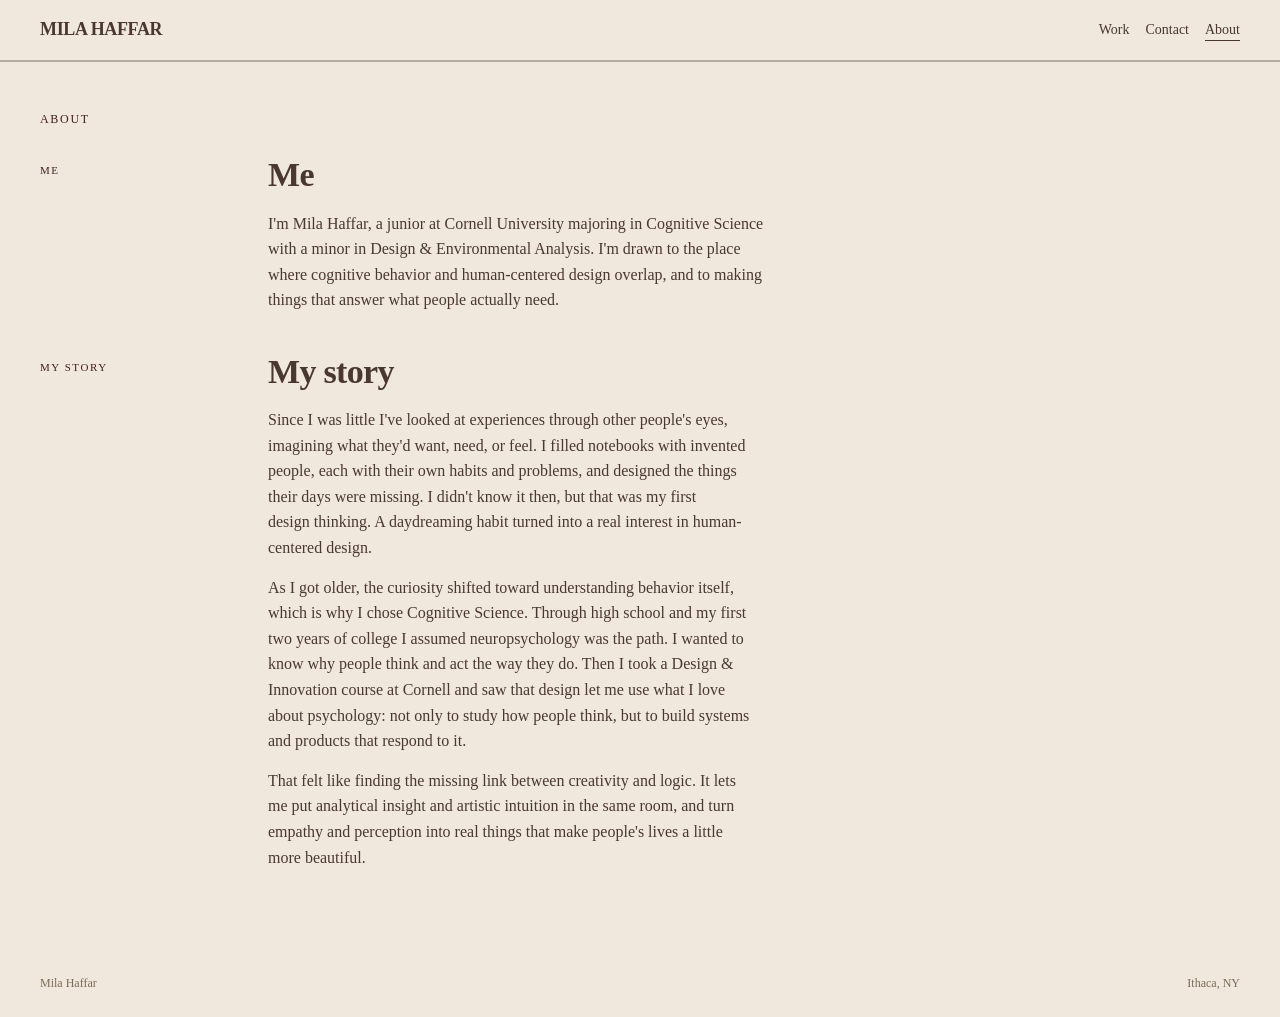
==== about.html @ afaa26e5 "Split About and Contact into their own pages The site is now separate pages instead of one long scro" ====
<!DOCTYPE html>
<html lang="en">
<head>
<meta charset="utf-8">
<meta name="viewport" content="width=device-width, initial-scale=1">
<title>Mila Haffar — About</title>
<meta name="description" content="Mila Haffar is a junior at Cornell University majoring in Cognitive Science with a minor in Design &amp; Environmental Analysis.">
<link rel="stylesheet" href="css/styles.css">
</head>
<body>

<nav class="nav pad">
  <a class="nav-brand" href="index.html">MILA HAFFAR</a>
  <a href="index.html#work">Work</a>
  <a href="contact.html">Contact</a>
  <a href="about.html" aria-current="page">About</a>
</nav>

<main>
  <section class="about page pad">
    <div class="eyebrow">About</div>

    <div class="section-grid">
      <div class="section-label">Me</div>
      <div class="section-body">
        <h1>Me</h1>
        <p>I'm Mila Haffar, a junior at Cornell University majoring in Cognitive Science with a minor in Design &amp; Environmental Analysis. I'm drawn to the place where cognitive behavior and human-centered design overlap, and to making things that answer what people actually need.</p>
      </div>
    </div>

    <div class="section-grid">
      <div class="section-label">My story</div>
      <div class="section-body">
        <h2>My story</h2>
        <p>Since I was little I've looked at experiences through other people's eyes, imagining what they'd want, need, or feel. I filled notebooks with invented people, each with their own habits and problems, and designed the things their days were missing. I didn't know it then, but that was my first design thinking. A daydreaming habit turned into a real interest in human-centered design.</p>
        <p>As I got older, the curiosity shifted toward understanding behavior itself, which is why I chose Cognitive Science. Through high school and my first two years of college I assumed neuropsychology was the path. I wanted to know why people think and act the way they do. Then I took a Design &amp; Innovation course at Cornell and saw that design let me use what I love about psychology: not only to study how people think, but to build systems and products that respond to it.</p>
        <p>That felt like finding the missing link between creativity and logic. It lets me put analytical insight and artistic intuition in the same room, and turn empathy and perception into real things that make people's lives a little more beautiful.</p>
      </div>
    </div>
  </section>
</main>

<footer class="footer pad">
  <span>Mila Haffar</span>
  <span>Ithaca, NY</span>
</footer>

</body>
</html>
---- css/styles.css ----
/* Modernist design-system tokens (from modernist.css in the Claude Design file),
   with the portfolio's Freight Display override, then the home page styles. */

:root {
  --color-bg: #f0e8dd;
  --color-surface: #e6dccd;
  --color-text: #4a3830;
  --color-accent: #5e2a30;
  --color-accent-2: #72899a;
  --color-divider: color-mix(in srgb, #4a3830 35%, transparent);
  --color-mist: #b8c9d0;
  --color-slate: #72899a;
  --color-taupe: #b6a68b;

  --color-neutral-100: #f5efe7;
  --color-neutral-200: #e6dccd;
  --color-neutral-300: #d6c9b6;
  --color-neutral-400: #b6a68b;
  --color-neutral-500: #97876f;
  --color-neutral-600: #7a6a58;
  --color-neutral-700: #5e4d42;
  --color-neutral-800: #4a3830;
  --color-neutral-900: #33261f;

  --color-accent-100: #f6ecea;
  --color-accent-200: #ead3d2;
  --color-accent-300: #d5aaab;
  --color-accent-400: #a8676d;
  --color-accent-500: #5e2a30;
  --color-accent-600: #4f2328;
  --color-accent-700: #431d22;
  --color-accent-800: #33161a;
  --color-accent-900: #231013;

  --font-heading: 'freight-display-pro', 'Freight Display Pro', Georgia, serif;
  --font-heading-weight: 800;
  --font-body: 'freight-display-pro', 'Freight Display Pro', Georgia, serif;

  --space-1: 4px;
  --space-2: 8px;
  --space-3: 12px;
  --space-4: 16px;
  --space-6: 24px;
  --space-8: 32px;

  --ease-out: cubic-bezier(0.2, 0.8, 0.2, 1);
  --ease-lid: cubic-bezier(0.65, 0, 0.25, 1);
}

/* — base — */
*, *::before, *::after { box-sizing: border-box; }
body {
  margin: 0;
  background: var(--color-bg);
  color: var(--color-text);
  font-family: var(--font-body);
  font-size: 15px; line-height: 1.55; font-weight: 400;
}
h1, h2, h3 {
  font-family: var(--font-heading); font-weight: var(--font-heading-weight);
  line-height: 1.12; letter-spacing: -0.015em; margin: 0 0 var(--space-2);
}
p { margin: 0 0 var(--space-3); }
a { color: var(--color-accent); text-underline-offset: 3px; }
a:hover { color: var(--color-accent-700); }
img { display: block; max-width: 100%; }
ul { list-style: none; margin: 0; padding: 0; }
:focus { outline: none; }
:focus-visible { outline: 2px solid var(--color-accent); outline-offset: 2px; }
::selection { background: color-mix(in srgb, var(--color-accent) 30%, transparent); }

.pad { padding-left: 40px; padding-right: 40px; }

/* — nav — */
.nav {
  position: sticky; top: 0; z-index: 10;
  display: flex; align-items: center; gap: var(--space-4);
  padding-top: 16px; padding-bottom: 16px;
  background: var(--color-bg);
  border-bottom: 2px solid var(--color-divider);
}
.nav-brand {
  font-family: var(--font-heading); font-weight: var(--font-heading-weight);
  font-size: 18px; letter-spacing: -0.02em; margin-right: auto;
}
.nav a { color: inherit; text-decoration: none; font-size: 14px; }
.nav a:hover { color: var(--color-accent); }
.nav a.nav-brand { font-size: 18px; }
.nav a[aria-current="page"] { text-decoration: underline; text-underline-offset: 6px; }

/* — pills (hero focus areas, project kits) — */
.pills { display: flex; flex-wrap: wrap; gap: 6px; }
.pills li {
  border: 1px solid var(--color-neutral-400); border-radius: 999px;
  padding: 3px 10px; font-size: 12px; color: var(--color-neutral-700);
}

/* — hero — */
.hero { position: relative; overflow: hidden; padding-top: 32px; padding-bottom: 40px; }
.hero-rule { height: 1px; background: var(--color-neutral-300); margin: 0 0 32px; }
.hero-grid {
  display: grid; gap: 40px; align-items: center;
  grid-template-columns: repeat(auto-fit, minmax(min(100%, 340px), 1fr));
}
.hero-text { max-width: 620px; }
.eyebrow {
  font-size: 12px; letter-spacing: 0.14em; text-transform: uppercase;
  color: var(--color-accent-700); margin-bottom: 16px;
}
.hero-title {
  font-size: clamp(24px, 2.8vw, 34px); line-height: 1.15; letter-spacing: -0.02em;
  font-weight: 600; margin: 0 0 16px; text-wrap: balance;
}
.hero-lead {
  font-size: clamp(16px, 1.6vw, 19px); line-height: 1.55; letter-spacing: -0.01em;
  margin: 0 0 24px; text-wrap: pretty;
}
.hero-pills { margin: 0 0 32px; }
.hero-pills li { letter-spacing: 0.02em; }
.hero-mark { max-width: 560px; width: 100%; justify-self: center; }

/* Handwritten "Mila": a 1440×775 crop of the 1920×1080 drawing, scaled by js/mila.js */
.mila { position: relative; width: 100%; aspect-ratio: 1440 / 775; overflow: hidden; }
.mila-stage {
  position: absolute; left: 0; top: 0; width: 1920px; height: 1080px;
  transform-origin: 0 0; mix-blend-mode: multiply;
}
.mila-stage svg { position: absolute; inset: 0; }

/* — selected work — */
.work { padding-top: 56px; padding-bottom: 88px; border-top: 2px solid var(--color-divider); }
.work-head {
  display: flex; justify-content: space-between; align-items: baseline; gap: 16px;
  margin: 0 0 32px;
}
.work-head h2 { font-size: 13px; letter-spacing: 0.14em; text-transform: uppercase; margin: 0; }
.work-hint { font-size: 13px; color: var(--color-neutral-600); }
.work-grid {
  display: grid; gap: 56px 32px;
  grid-template-columns: repeat(auto-fill, minmax(min(100%, 420px), 1fr));
}

.project {
  display: flex; flex-direction: column; gap: 14px;
  text-decoration: none; color: var(--color-text);
}
.project:hover { color: var(--color-text); }

/* The cover is a lid hinged at its top edge. Hover or keyboard focus swings it
   up and the project's kit (palette, lines, tags) rises in underneath. */
.box { position: relative; width: 100%; aspect-ratio: 4 / 3; perspective: 1400px; }
.kit {
  position: absolute; inset: 0; padding: 22px;
  display: flex; flex-direction: column; gap: 16px; justify-content: flex-end;
  background: var(--color-surface); border: 2px solid var(--color-divider);
}
.kit-brief { gap: 12px; justify-content: space-between; overflow: hidden; }
.kit > * {
  opacity: 0; transform: translateY(16px);
  transition: opacity 0.5s ease var(--d, 200ms), transform 0.6s var(--ease-out) var(--d, 200ms);
}
.lid {
  position: absolute; inset: 0; transform-origin: 50% 0%; transform: rotateX(0deg);
  transition: transform 0.9s var(--ease-lid);
  box-shadow: 0 18px 30px -18px rgba(74, 56, 48, 0.4);
  background: var(--color-bg);
}
.lid img { width: 100%; height: 100%; object-fit: cover; }
.project:hover .lid, .project:focus-visible .lid { transform: rotateX(84deg); }
.project:hover .kit > *, .project:focus-visible .kit > * { opacity: 1; transform: translateY(0); }

.kit-top {
  display: flex; justify-content: space-between; align-items: baseline; gap: 12px;
  font-size: 11px; letter-spacing: 0.14em; text-transform: uppercase; color: var(--color-accent-700);
}
.kit-copy { display: flex; flex-direction: column; gap: 10px; }
.kit-name { font-size: 28px; line-height: 1; letter-spacing: -0.01em; }
.kit-quote { font-size: clamp(18px, 1.7vw, 22px); line-height: 1.2; font-style: italic; text-wrap: pretty; }
.kit-body { font-size: 14px; line-height: 1.5; color: var(--color-neutral-700); text-wrap: pretty; }
.kit-cta {
  display: flex; justify-content: space-between; align-items: baseline;
  border-top: 1px solid var(--color-neutral-300); padding-top: 12px; font-size: 14px;
}
.arrow { font-size: 16px; line-height: 1; letter-spacing: 0; text-transform: none; color: var(--color-text); }

.swatches { display: flex; gap: 6px; }
.swatches span { flex: 1; height: 44px; background: var(--c); }
.lines { display: flex; flex-direction: column; gap: 2px; }
.lines span { font-size: 24px; line-height: 1.15; font-style: italic; }

.project-head {
  display: flex; justify-content: space-between; align-items: baseline; gap: 16px;
  border-top: 2px solid var(--color-divider); padding-top: 12px;
}
.project-name { font-size: 22px; letter-spacing: -0.01em; }
.project-meta { font-size: 13px; color: var(--color-neutral-600); text-align: right; }
.project-desc { font-size: 15px; line-height: 1.55; margin: 0; color: var(--color-neutral-700); max-width: 52ch; }

/* — contact — */
.contact { background: var(--color-accent); color: var(--color-bg); padding-top: 80px; padding-bottom: 80px; }
.contact-links { display: flex; flex-wrap: wrap; gap: 32px; align-items: baseline; }
.contact a, .contact a:hover { color: var(--color-bg); }
.contact-email { font-weight: 600; font-size: 22px; text-decoration: none; border-bottom: 2px solid var(--color-bg); }
.contact-social { font-size: 15px; }

/* — footer — */
.footer {
  padding-top: 24px; padding-bottom: 24px;
  display: flex; justify-content: space-between;
  font-size: 12px; color: var(--color-neutral-600);
}

/* — placeholder cover (used until a project has a photo) — */
.lid-placeholder {
  width: 100%; height: 100%;
  display: flex; align-items: center; justify-content: center; padding: 24px;
  background: linear-gradient(160deg, var(--color-neutral-200), var(--color-neutral-300));
  color: var(--color-neutral-700); font-style: italic; font-size: clamp(20px, 2.2vw, 28px);
  text-align: center; text-wrap: balance;
}

/* — labeled two-column sections (about, case studies) — */
.section-grid {
  display: grid; grid-template-columns: 180px 1fr; gap: 16px 48px;
  max-width: 1100px;
}
.section-label {
  font-size: 11px; letter-spacing: 0.14em; text-transform: uppercase;
  color: var(--color-accent-700); padding-top: 6px;
}
.section-body { max-width: 62ch; font-size: 16px; line-height: 1.6; }
.section-body p { margin: 0 0 14px; text-wrap: pretty; }
.section-body p:last-child { margin-bottom: 0; }
.section-body h3 { font-size: 20px; font-weight: 600; margin: 0 0 8px; }

/* — about / contact pages — */
.page { padding-top: 48px; padding-bottom: 80px; }
.page-title { font-size: clamp(40px, 6vw, 72px); line-height: 1; letter-spacing: -0.03em; margin: 0 0 20px; text-wrap: balance; }
.page-lead { font-size: clamp(17px, 1.8vw, 21px); line-height: 1.45; max-width: 48ch; margin: 0; text-wrap: pretty; }
.contact-page { padding-bottom: 56px; }
.about { padding-top: 48px; padding-bottom: 80px; }
.about .eyebrow { margin-bottom: 28px; }
.about .section-grid + .section-grid { margin-top: 40px; }
.about h1, .about h2 { font-size: 34px; font-weight: 600; letter-spacing: -0.02em; margin: 0 0 16px; }

/* — case study pages — */
.nav-links { display: flex; gap: var(--space-4); }
.case-hero { padding-top: 48px; padding-bottom: 40px; }
.case-hero .eyebrow { margin-bottom: 20px; }
.case-title {
  font-size: clamp(40px, 6vw, 72px); line-height: 1; letter-spacing: -0.03em;
  margin: 0 0 20px; text-wrap: balance; max-width: 14ch;
}
.case-dek { font-size: clamp(17px, 1.8vw, 21px); line-height: 1.45; max-width: 48ch; margin: 0 0 40px; text-wrap: pretty; }
.case-meta {
  display: grid; grid-template-columns: repeat(auto-fit, minmax(min(100%, 180px), 1fr));
  border-top: 1px solid var(--color-neutral-400); border-bottom: 1px solid var(--color-neutral-400);
}
.case-meta div { padding: 14px 16px 14px 0; border-left: 1px solid var(--color-neutral-300); padding-left: 16px; }
.case-meta div:first-child { border-left: 0; padding-left: 0; }
.case-meta dt { font-size: 10px; letter-spacing: 0.14em; text-transform: uppercase; color: var(--color-neutral-600); margin: 0 0 6px; }
.case-meta dd { margin: 0; font-size: 14px; line-height: 1.45; }

.case-section { padding-top: 40px; padding-bottom: 40px; border-top: 1px solid var(--color-neutral-300); }
.case-section:first-of-type { border-top: 2px solid var(--color-divider); }
.case-lead { font-size: clamp(17px, 1.7vw, 20px); line-height: 1.5; margin: 0 0 20px; }

.step { margin: 0 0 32px; }
.step:last-child { margin-bottom: 0; }
.step-num { display: block; font-size: 12px; letter-spacing: 0.08em; color: var(--color-accent-700); margin: 0 0 6px; }

.case-list { margin: 12px 0 14px; display: flex; flex-direction: column; gap: 8px; }
.case-list li { position: relative; padding-left: 16px; text-wrap: pretty; }
.case-list li::before {
  content: ""; position: absolute; left: 0; top: 0.62em; width: 6px; height: 6px;
  border-radius: 50%; background: var(--color-accent-400);
}
.case-callout {
  font-style: italic; font-size: 19px; line-height: 1.4;
  border-top: 1px solid var(--color-neutral-300); padding-top: 16px; margin-top: 24px !important;
}

.case-foot {
  background: var(--color-accent); color: var(--color-bg);
  padding-top: 40px; padding-bottom: 40px;
  display: flex; justify-content: space-between; flex-wrap: wrap; gap: 16px;
}
.case-foot a, .case-foot a:hover { color: var(--color-bg); text-decoration: none; font-size: 16px; }
.case-foot a:hover { text-decoration: underline; }

@media (max-width: 860px) {
  .pad { padding-left: 20px; padding-right: 20px; }
  .section-grid { grid-template-columns: 1fr; gap: 10px; }
  .case-meta div { border-left: 0; padding-left: 0; border-top: 1px solid var(--color-neutral-300); }
  .case-meta div:first-child { border-top: 0; }
}
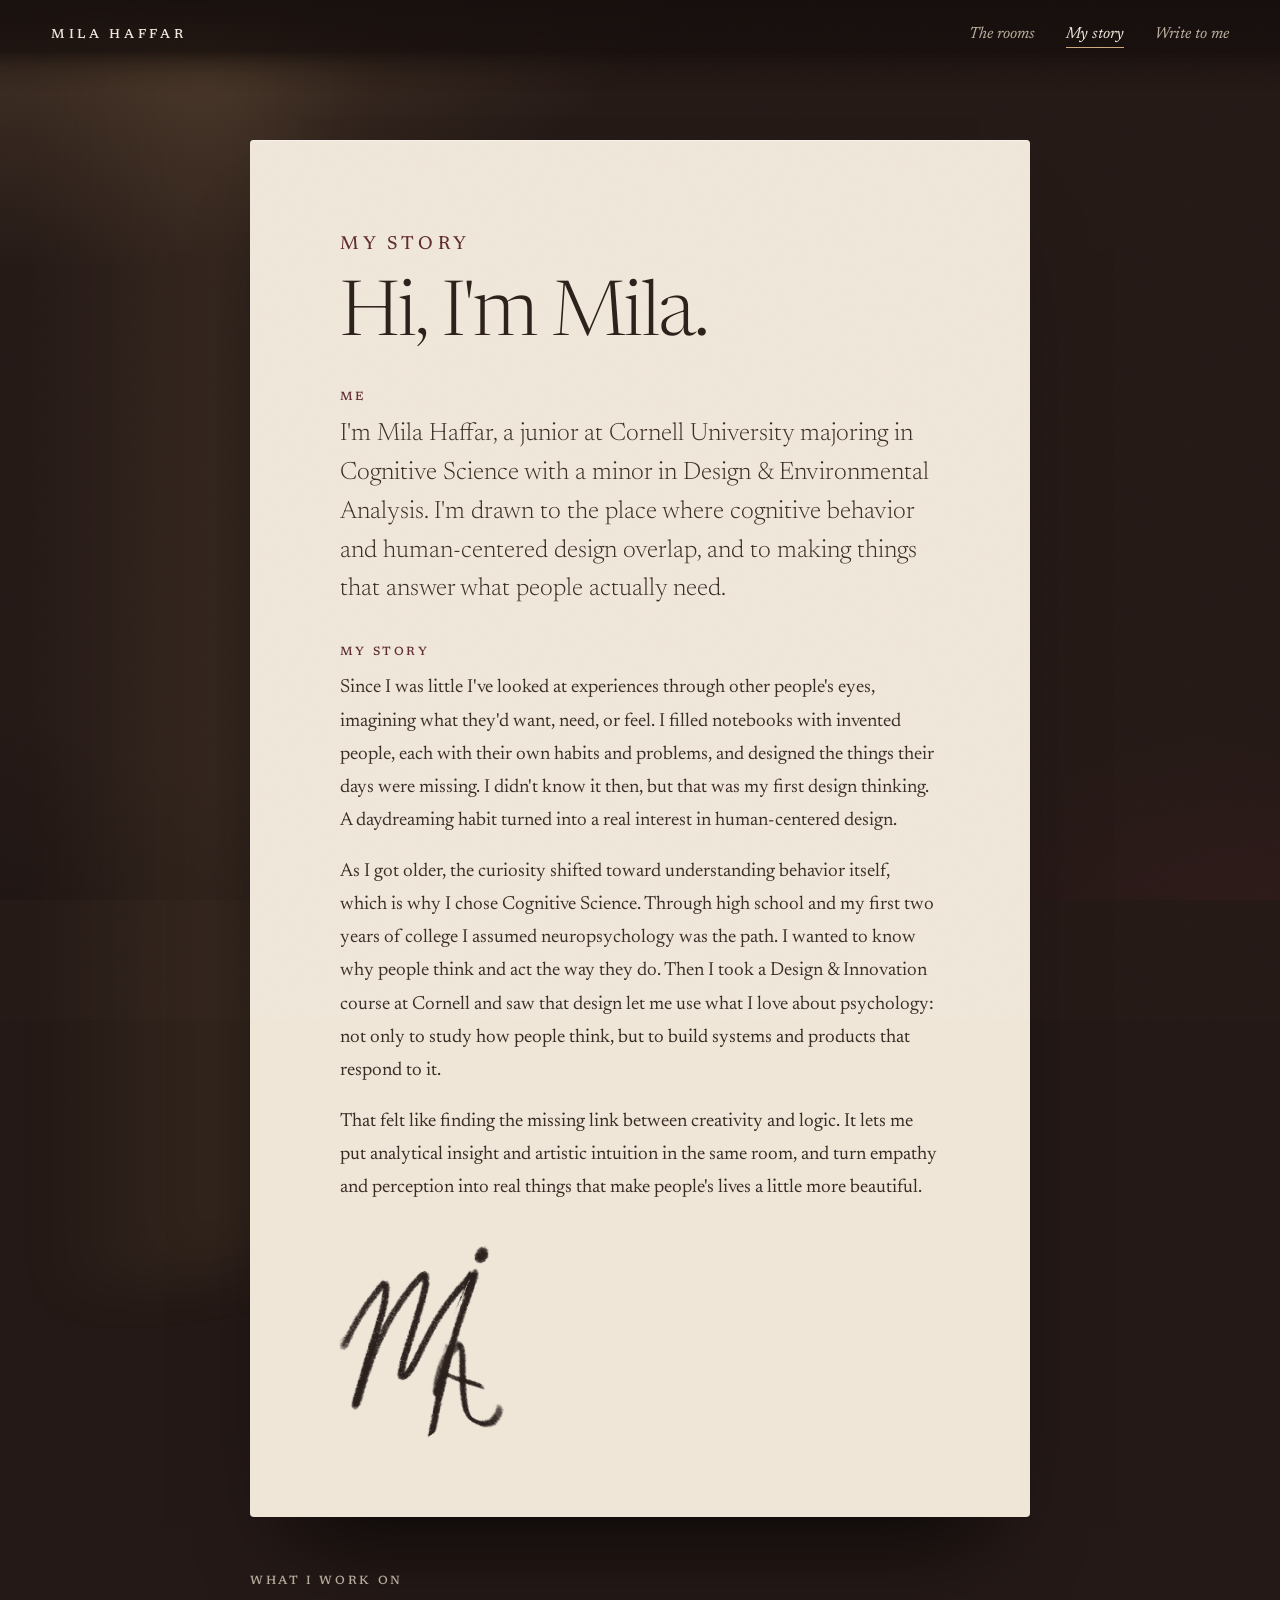
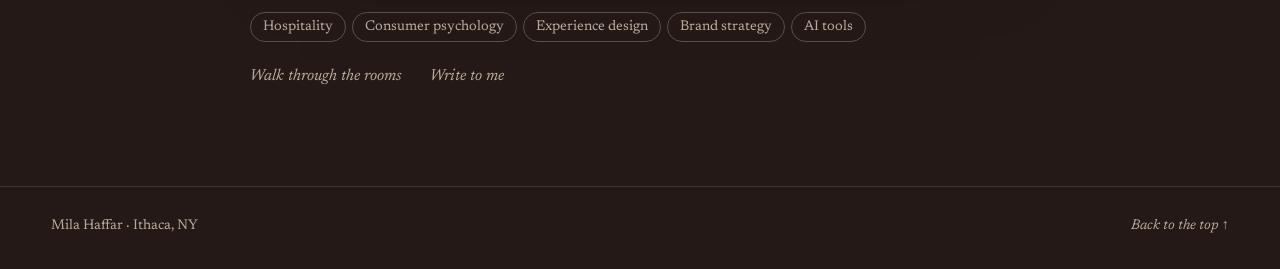
==== commit f03a0a10: "Redesign the portfolio from Mila's survey: a diary in six rooms Mila filled in her portfolio directi" ====
--- a/about.html
+++ b/about.html
@@ -1,48 +1,65 @@
 <!DOCTYPE html>
-<html lang="en">
+<html lang="en" data-world="home">
 <head>
 <meta charset="utf-8">
 <meta name="viewport" content="width=device-width, initial-scale=1">
-<title>Mila Haffar — About</title>
+<title>Mila Haffar — My story</title>
 <meta name="description" content="Mila Haffar is a junior at Cornell University majoring in Cognitive Science with a minor in Design &amp; Environmental Analysis.">
+<meta name="theme-color" content="#241916">
+<script>document.documentElement.classList.add('js');</script>
+<link rel="preconnect" href="https://fonts.googleapis.com">
+<link rel="preconnect" href="https://fonts.gstatic.com" crossorigin>
+<link rel="stylesheet" href="https://fonts.googleapis.com/css2?family=Newsreader:ital,opsz,wght@0,6..72,300..600;1,6..72,300..600&amp;display=swap">
 <link rel="stylesheet" href="css/styles.css">
+<script src="js/mila.js" defer></script>
+<script src="js/site.js" defer></script>
 </head>
-<body>
+<body id="top">
+<a class="skip" href="#main">Skip to my story</a>
+<div class="atmosphere" aria-hidden="true"></div>
+<div class="grain" aria-hidden="true"></div>
 
-<nav class="nav pad">
-  <a class="nav-brand" href="index.html">MILA HAFFAR</a>
-  <a href="index.html#work">Work</a>
-  <a href="contact.html">Contact</a>
-  <a href="about.html" aria-current="page">About</a>
-</nav>
+<header class="topbar">
+  <a class="brand" href="index.html">Mila Haffar</a>
+  <nav class="topnav" aria-label="Main">
+    <a class="hide-sm" href="index.html#contents">The rooms</a>
+    <a href="about.html" aria-current="page">My story</a>
+    <a href="contact.html">Write to me</a>
+  </nav>
+</header>
 
-<main>
-  <section class="about page pad">
-    <div class="eyebrow">About</div>
+<main id="main" class="letter-wrap">
+  <article class="letter" data-reveal>
+    <p class="label">My story</p>
+    <h1>Hi, I'm Mila.</h1>
 
-    <div class="section-grid">
-      <div class="section-label">Me</div>
-      <div class="section-body">
-        <h1>Me</h1>
-        <p>I'm Mila Haffar, a junior at Cornell University majoring in Cognitive Science with a minor in Design &amp; Environmental Analysis. I'm drawn to the place where cognitive behavior and human-centered design overlap, and to making things that answer what people actually need.</p>
-      </div>
-    </div>
+    <h2>Me</h2>
+    <p class="lede">I'm Mila Haffar, a junior at Cornell University majoring in Cognitive Science with a minor in Design &amp; Environmental Analysis. I'm drawn to the place where cognitive behavior and human-centered design overlap, and to making things that answer what people actually need.</p>
 
-    <div class="section-grid">
-      <div class="section-label">My story</div>
-      <div class="section-body">
-        <h2>My story</h2>
-        <p>Since I was little I've looked at experiences through other people's eyes, imagining what they'd want, need, or feel. I filled notebooks with invented people, each with their own habits and problems, and designed the things their days were missing. I didn't know it then, but that was my first design thinking. A daydreaming habit turned into a real interest in human-centered design.</p>
-        <p>As I got older, the curiosity shifted toward understanding behavior itself, which is why I chose Cognitive Science. Through high school and my first two years of college I assumed neuropsychology was the path. I wanted to know why people think and act the way they do. Then I took a Design &amp; Innovation course at Cornell and saw that design let me use what I love about psychology: not only to study how people think, but to build systems and products that respond to it.</p>
-        <p>That felt like finding the missing link between creativity and logic. It lets me put analytical insight and artistic intuition in the same room, and turn empathy and perception into real things that make people's lives a little more beautiful.</p>
-      </div>
-    </div>
-  </section>
+    <h2>My story</h2>
+    <p>Since I was little I've looked at experiences through other people's eyes, imagining what they'd want, need, or feel. I filled notebooks with invented people, each with their own habits and problems, and designed the things their days were missing. I didn't know it then, but that was my first design thinking. A daydreaming habit turned into a real interest in human-centered design.</p>
+    <p>As I got older, the curiosity shifted toward understanding behavior itself, which is why I chose Cognitive Science. Through high school and my first two years of college I assumed neuropsychology was the path. I wanted to know why people think and act the way they do. Then I took a Design &amp; Innovation course at Cornell and saw that design let me use what I love about psychology: not only to study how people think, but to build systems and products that respond to it.</p>
+    <p>That felt like finding the missing link between creativity and logic. It lets me put analytical insight and artistic intuition in the same room, and turn empathy and perception into real things that make people's lives a little more beautiful.</p>
+
+    <div class="mila letter-sign" data-mila="static" data-tone="light" role="img" aria-label="Signed, Mila"></div>
+  </article>
+
+  <div class="letter-after" data-reveal>
+    <p class="label">What I work on</p>
+    <ul class="pills">
+      <li>Hospitality</li>
+      <li>Consumer psychology</li>
+      <li>Experience design</li>
+      <li>Brand strategy</li>
+      <li>AI tools</li>
+    </ul>
+    <p class="ps-links"><a href="index.html#contents">Walk through the rooms</a><a href="contact.html">Write to me</a></p>
+  </div>
 </main>
 
-<footer class="footer pad">
-  <span>Mila Haffar</span>
-  <span>Ithaca, NY</span>
+<footer class="footer">
+  <span>Mila Haffar · Ithaca, NY</span>
+  <a href="#top">Back to the top ↑</a>
 </footer>
 
 </body>
--- a/css/styles.css
+++ b/css/styles.css
@@ -1,296 +1,619 @@
-/* Modernist design-system tokens (from modernist.css in the Claude Design file),
-   with the portfolio's Freight Display override, then the home page styles. */
+/* Mila Haffar — a diary in six rooms.
+   Direction from Mila's portfolio survey (Ember, Oct 2026): golden hour after
+   dark, velvet, film grain and ceramic; a diary entry, not a museum label; each
+   project its own world; one continuous story as you scroll. */
+
+/* — worlds —
+   The page's light is set by data-world on <html>. The story page changes it
+   as each room crosses the middle of the screen; case pages set it once.
+   Registered so the light can fade between rooms. */
+@property --ground { syntax: '<color>'; inherits: true; initial-value: #241916; }
+@property --deep { syntax: '<color>'; inherits: true; initial-value: #150e0c; }
+@property --accent { syntax: '<color>'; inherits: true; initial-value: #c9a978; }
+@property --glow { syntax: '<color>'; inherits: true; initial-value: rgb(226 180 118 / 0.22); }
+@property --tint { syntax: '<color>'; inherits: true; initial-value: #5e2a30; }
 
 :root {
-  --color-bg: #f0e8dd;
-  --color-surface: #e6dccd;
-  --color-text: #4a3830;
-  --color-accent: #5e2a30;
-  --color-accent-2: #72899a;
-  --color-divider: color-mix(in srgb, #4a3830 35%, transparent);
-  --color-mist: #b8c9d0;
-  --color-slate: #72899a;
-  --color-taupe: #b6a68b;
-
-  --color-neutral-100: #f5efe7;
-  --color-neutral-200: #e6dccd;
-  --color-neutral-300: #d6c9b6;
-  --color-neutral-400: #b6a68b;
-  --color-neutral-500: #97876f;
-  --color-neutral-600: #7a6a58;
-  --color-neutral-700: #5e4d42;
-  --color-neutral-800: #4a3830;
-  --color-neutral-900: #33261f;
-
-  --color-accent-100: #f6ecea;
-  --color-accent-200: #ead3d2;
-  --color-accent-300: #d5aaab;
-  --color-accent-400: #a8676d;
-  --color-accent-500: #5e2a30;
-  --color-accent-600: #4f2328;
-  --color-accent-700: #431d22;
-  --color-accent-800: #33161a;
-  --color-accent-900: #231013;
-
-  --font-heading: 'freight-display-pro', 'Freight Display Pro', Georgia, serif;
-  --font-heading-weight: 800;
-  --font-body: 'freight-display-pro', 'Freight Display Pro', Georgia, serif;
-
-  --space-1: 4px;
-  --space-2: 8px;
-  --space-3: 12px;
-  --space-4: 16px;
-  --space-6: 24px;
-  --space-8: 32px;
+  /* Golden hour, from the survey: cream, sand, taupe, oxblood, espresso */
+  --cream: #f0e8dd;
+  --sand: #e6dccd;
+  --taupe: #b6a68b;
+  --oxblood: #5e2a30;
+  --espresso: #4a3830;
+  --paper: #efe6d8;
+  --paper-ink: #3a2b25;
+
+  --ink: var(--cream);
+  --muted: #b9ab9b;
+  --hair: rgb(240 232 221 / 0.14);
+  --hair-strong: rgb(240 232 221 / 0.26);
+
+  --font-voice: 'Newsreader', 'Iowan Old Style', Georgia, serif;
+  --title: var(--font-voice);
+  --title-weight: 400;
+  --title-tracking: -0.01em;
+  --title-size: clamp(56px, 7vw, 112px);
+  --title-features: normal;
+
+  --gutter: clamp(20px, 4vw, 56px);
+  --col-gap: clamp(16px, 2.4vw, 36px);
+  --r: 14px;
 
   --ease-out: cubic-bezier(0.2, 0.8, 0.2, 1);
   --ease-lid: cubic-bezier(0.65, 0, 0.25, 1);
+  --ease-light: cubic-bezier(0.4, 0, 0.2, 1);
+
+  transition: --ground 1.6s var(--ease-light), --deep 1.6s var(--ease-light), --accent 1.2s var(--ease-light),
+    --glow 1.6s var(--ease-light), --tint 1.6s var(--ease-light);
+}
+
+:root, [data-world="home"] {
+  --ground: #241916; --deep: #150e0c; --accent: #c9a978; --glow: rgb(226 180 118 / 0.22); --tint: #5e2a30;
+}
+/* MOF: Aegean stone, a family's textiles */
+[data-world="mof"] {
+  --ground: #1d2730; --deep: #10171d; --accent: #d9c7a7; --glow: rgb(217 199 167 / 0.18); --tint: #5b6f86;
+  --title: 'Bodoni Moda', 'Didot', serif; --title-weight: 400; --title-tracking: 0.04em;
+}
+/* ReSET Studio: slate, walnut, water */
+[data-world="reset"] {
+  --ground: #232a2d; --deep: #15191b; --accent: #a9b7a8; --glow: rgb(220 213 200 / 0.14); --tint: #7e8fa3;
+  --title: 'Marcellus', 'Trajan Pro', serif; --title-weight: 400; --title-tracking: 0.02em;
+  --title-size: clamp(48px, 5.6vw, 92px);
+}
+/* YOCA: strawberry, matcha, chocolate, peach */
+[data-world="yoca"] {
+  --ground: #2d1c17; --deep: #1c110d; --accent: #f0a85e; --glow: rgb(230 163 169 / 0.18); --tint: #9fb57f;
+  --title: 'Fraunces', 'Cooper', serif; --title-weight: 700; --title-tracking: -0.01em;
+  --title-features: 'SOFT' 100, 'WONK' 1;
+}
+/* IthaCard: Commons brick, TCAT teal, amber */
+[data-world="ithacard"] {
+  --ground: #252220; --deep: #171513; --accent: #e3a53c; --glow: rgb(47 138 133 / 0.22); --tint: #2f8a85;
+  --title: 'DM Sans', 'Helvetica Neue', sans-serif; --title-weight: 600; --title-tracking: -0.045em;
+}
+/* Cornell Botanic Gardens: moss, leaf, late sun */
+[data-world="botanic"] {
+  --ground: #1d251b; --deep: #11170f; --accent: #c99a58; --glow: rgb(127 154 106 / 0.2); --tint: #7f9a6a;
+  --title: 'Cormorant Garamond', 'Garamond', serif; --title-weight: 500; --title-tracking: -0.01em;
+  --title-size: clamp(48px, 5.8vw, 96px);
+}
+/* Studio Kintsu: fired clay, gold in the cracks */
+[data-world="kintsu"] {
+  --ground: #25201e; --deep: #171312; --accent: #d9ae48; --glow: rgb(212 168 60 / 0.17); --tint: #b07a5a;
+  --title: 'Shippori Mincho', 'Hiragino Mincho ProN', serif; --title-weight: 500; --title-tracking: 0.01em;
+  --title-size: clamp(48px, 5.8vw, 96px);
 }
 
 /* — base — */
 *, *::before, *::after { box-sizing: border-box; }
+html { -webkit-text-size-adjust: 100%; }
 body {
   margin: 0;
-  background: var(--color-bg);
-  color: var(--color-text);
-  font-family: var(--font-body);
-  font-size: 15px; line-height: 1.55; font-weight: 400;
-}
-h1, h2, h3 {
-  font-family: var(--font-heading); font-weight: var(--font-heading-weight);
-  line-height: 1.12; letter-spacing: -0.015em; margin: 0 0 var(--space-2);
-}
-p { margin: 0 0 var(--space-3); }
-a { color: var(--color-accent); text-underline-offset: 3px; }
-a:hover { color: var(--color-accent-700); }
+  min-height: 100svh;
+  background: var(--ground);
+  color: var(--ink);
+  font-family: var(--font-voice);
+  font-optical-sizing: auto;
+  font-size: 19px; line-height: 1.6; font-weight: 400;
+  -webkit-font-smoothing: antialiased;
+  overflow-x: clip;
+}
+h1, h2, h3 { margin: 0; font-weight: 400; line-height: 1.1; text-wrap: balance; }
+p { margin: 0 0 0.9em; text-wrap: pretty; }
+p:last-child { margin-bottom: 0; }
+a { color: inherit; text-decoration-thickness: 1px; text-underline-offset: 0.22em; }
 img { display: block; max-width: 100%; }
-ul { list-style: none; margin: 0; padding: 0; }
+ul, ol { list-style: none; margin: 0; padding: 0; }
+em { font-style: italic; }
+strong { font-weight: 600; }
 :focus { outline: none; }
-:focus-visible { outline: 2px solid var(--color-accent); outline-offset: 2px; }
-::selection { background: color-mix(in srgb, var(--color-accent) 30%, transparent); }
-
-.pad { padding-left: 40px; padding-right: 40px; }
-
-/* — nav — */
-.nav {
-  position: sticky; top: 0; z-index: 10;
-  display: flex; align-items: center; gap: var(--space-4);
-  padding-top: 16px; padding-bottom: 16px;
-  background: var(--color-bg);
-  border-bottom: 2px solid var(--color-divider);
-}
-.nav-brand {
-  font-family: var(--font-heading); font-weight: var(--font-heading-weight);
-  font-size: 18px; letter-spacing: -0.02em; margin-right: auto;
-}
-.nav a { color: inherit; text-decoration: none; font-size: 14px; }
-.nav a:hover { color: var(--color-accent); }
-.nav a.nav-brand { font-size: 18px; }
-.nav a[aria-current="page"] { text-decoration: underline; text-underline-offset: 6px; }
-
-/* — pills (hero focus areas, project kits) — */
+:focus-visible { outline: 2px solid var(--accent); outline-offset: 4px; border-radius: 4px; }
+::selection { background: color-mix(in srgb, var(--accent) 45%, transparent); color: var(--cream); }
+
+.skip {
+  position: absolute; left: var(--gutter); top: -60px; z-index: 100;
+  background: var(--cream); color: var(--paper-ink); padding: 10px 16px; border-radius: 999px;
+  font-size: 15px; text-decoration: none;
+}
+.skip:focus { top: 14px; }
+
+.label {
+  font-size: 12px; line-height: 1.4; letter-spacing: 0.22em; text-transform: uppercase;
+  font-weight: 500; color: var(--muted); margin: 0;
+}
+.title {
+  font-family: var(--title); font-weight: var(--title-weight); letter-spacing: var(--title-tracking);
+  font-variation-settings: var(--title-features); font-optical-sizing: auto;
+}
+
+/* — the room's light: ground, golden window light, velvet edges, film grain — */
+.atmosphere {
+  position: fixed; inset: 0; z-index: -1; pointer-events: none;
+  background: var(--ground);
+}
+.atmosphere::before {
+  content: ""; position: absolute; inset: 0;
+  background:
+    radial-gradient(70% 60% at 6% -12%, var(--glow), transparent 70%),
+    radial-gradient(55% 45% at 104% 112%, color-mix(in srgb, var(--tint) 34%, transparent), transparent 70%),
+    radial-gradient(140% 100% at 50% 40%, transparent 52%, var(--deep) 100%);
+}
+.atmosphere::after {
+  /* a soft shaft of window light, like the shadows on her covers */
+  content: ""; position: absolute; top: -40%; left: -25%; width: 85%; height: 180%;
+  background: linear-gradient(100deg, transparent 36%, color-mix(in srgb, var(--glow) 75%, transparent) 49%, transparent 61%);
+  transform: rotate(-10deg); filter: blur(28px); opacity: 0.5;
+  animation: breathe 16s ease-in-out infinite alternate;
+}
+@keyframes breathe { from { opacity: 0.32; translate: -2% 0; } to { opacity: 0.62; translate: 3% 0; } }
+
+.grain {
+  position: fixed; inset: -120px; z-index: 80; pointer-events: none;
+  opacity: 0.075; mix-blend-mode: overlay;
+  background-image: url("data:image/svg+xml,%3Csvg xmlns='http://www.w3.org/2000/svg' width='240' height='240'%3E%3Cfilter id='n'%3E%3CfeTurbulence type='fractalNoise' baseFrequency='0.8' numOctaves='3' stitchTiles='stitch'/%3E%3CfeColorMatrix values='0 0 0 0 1 0 0 0 0 1 0 0 0 0 1 0 0 0 1.1 0'/%3E%3C/filter%3E%3Crect width='100%25' height='100%25' filter='url(%23n)'/%3E%3C/svg%3E");
+  animation: grain 0.8s steps(4) infinite;
+}
+@keyframes grain {
+  0% { transform: translate(0, 0); }
+  25% { transform: translate(-41px, 23px); }
+  50% { transform: translate(19px, -37px); }
+  75% { transform: translate(-13px, 31px); }
+  100% { transform: translate(29px, 9px); }
+}
+
+/* — top bar — */
+.topbar {
+  position: fixed; top: 0; left: 0; right: 0; z-index: 40;
+  display: flex; align-items: baseline; justify-content: space-between; gap: 24px;
+  padding: 22px var(--gutter) 34px;
+}
+.topbar::before {
+  content: ""; position: absolute; inset: 0 0 -10px; z-index: -1; pointer-events: none;
+  background: linear-gradient(to bottom, color-mix(in srgb, var(--deep) 94%, transparent) 0%, color-mix(in srgb, var(--deep) 80%, transparent) 55%, transparent 100%);
+  -webkit-backdrop-filter: blur(8px); backdrop-filter: blur(8px);
+  -webkit-mask-image: linear-gradient(to bottom, #000 55%, transparent); mask-image: linear-gradient(to bottom, #000 55%, transparent);
+}
+.brand { transition: opacity 0.4s; }
+.brand {
+  font-size: 13px; letter-spacing: 0.28em; text-transform: uppercase; font-weight: 500;
+  text-decoration: none; white-space: nowrap;
+}
+.topnav { display: flex; gap: clamp(16px, 2.4vw, 32px); }
+.topnav a {
+  font-size: 16px; font-style: italic; color: var(--muted); text-decoration: none;
+  background: linear-gradient(var(--accent), var(--accent)) 0 100% / 0 1px no-repeat;
+  transition: color 0.3s, background-size 0.5s var(--ease-out);
+}
+.topnav a:hover, .topnav a[aria-current="page"] { color: var(--ink); background-size: 100% 1px; }
+
+/* — prologue — */
+.prologue {
+  position: relative; min-height: 100svh;
+  padding: 104px var(--gutter) 40px;
+  display: grid; grid-template-columns: repeat(12, minmax(0, 1fr)); column-gap: var(--col-gap);
+  align-content: center;
+}
+.prologue-label { grid-column: 1 / -1; text-align: center; }
+.mila { position: relative; width: 100%; overflow: hidden; }
+.mila-stage { position: absolute; left: 0; top: 0; width: 1920px; height: 1080px; transform-origin: 0 0; }
+.mila-stage svg { position: absolute; inset: 0; overflow: visible; }
+.mila--hero { grid-column: 1 / -1; width: min(100%, 940px, calc((100svh - 400px) * 2.17)); min-width: min(100%, 520px); margin: 0 auto 4px; aspect-ratio: 1680 / 775; }
+.prologue-title {
+  grid-column: 1 / 8; align-self: end;
+  font-size: clamp(44px, 5.8vw, 92px); font-weight: 300; line-height: 0.98; letter-spacing: -0.028em;
+}
+.prologue-title em { color: var(--accent); font-weight: 300; }
+.prologue-note { grid-column: 9 / 13; align-self: end; font-size: 18px; line-height: 1.6; color: var(--muted); }
+.prologue-note .salutation { font-style: italic; color: var(--ink); font-size: 21px; margin-bottom: 0.5em; }
+.cue {
+  grid-column: 1 / -1; justify-self: center; margin-top: clamp(28px, 5vh, 64px);
+  display: inline-flex; flex-direction: column; align-items: center; gap: 10px;
+  font-style: italic; font-size: 16px; color: var(--muted); text-decoration: none;
+}
+.cue-line { width: 1px; height: 56px; background: linear-gradient(var(--accent), transparent); transform-origin: top; animation: cue 2.6s var(--ease-out) infinite; }
+@keyframes cue { 0% { transform: scaleY(0); opacity: 1; } 70% { transform: scaleY(1); opacity: 1; } 100% { transform: scaleY(1); opacity: 0; } }
+.cue:hover { color: var(--ink); }
+
+/* — contents: the diary's first page — */
+.contents { padding: 12vh var(--gutter) 10vh; display: grid; justify-items: center; }
+.contents-inner { width: min(780px, 100%); }
+.contents-head { display: flex; justify-content: space-between; align-items: baseline; gap: 16px; border-bottom: 1px solid var(--hair-strong); padding-bottom: 14px; }
+.contents-hint { font-size: 15px; font-style: italic; color: var(--muted); }
+.contents ol { counter-reset: none; }
+.contents li a {
+  display: grid; grid-template-columns: 3.2em auto 1fr auto; align-items: baseline; gap: 14px;
+  padding: 18px 0; border-bottom: 1px solid var(--hair); text-decoration: none;
+  transition: padding 0.5s var(--ease-out), color 0.3s;
+}
+.c-num { font-size: 13px; letter-spacing: 0.18em; color: var(--muted); }
+.c-title { font-size: clamp(22px, 2.6vw, 32px); font-style: italic; font-weight: 300; line-height: 1.2; }
+.c-leader { border-bottom: 1px dotted var(--hair-strong); transform: translateY(-0.3em); min-width: 24px; }
+.c-proj { font-size: 13px; letter-spacing: 0.18em; text-transform: uppercase; color: var(--muted); white-space: nowrap; }
+.contents li a:hover { padding-left: 12px; }
+.contents li a:hover .c-title { color: var(--wc, var(--accent)); }
+.contents li a:hover .c-proj { color: var(--ink); }
+.contents [data-world] { --wc: var(--accent); }
+
+/* — rooms — */
+.room {
+  position: relative;
+  padding: 16vh var(--gutter) 12vh;
+  display: grid; grid-template-columns: repeat(12, minmax(0, 1fr)); column-gap: var(--col-gap); row-gap: clamp(28px, 4vw, 48px);
+  align-items: start;
+  scroll-margin-top: 0;
+}
+.room-head {
+  grid-column: 1 / -1;
+  display: grid; grid-template-columns: repeat(12, minmax(0, 1fr)); column-gap: var(--col-gap); align-items: baseline;
+  border-top: 1px solid var(--hair); padding-top: 20px;
+}
+.room-num { grid-column: 1 / 3; color: var(--accent); }
+.room-chapter {
+  grid-column: 3 / 13;
+  font-size: clamp(32px, 4.2vw, 64px); font-style: italic; font-weight: 300; line-height: 1.04; letter-spacing: -0.02em;
+}
+
+.room .box { grid-column: 1 / 8; grid-row: 2 / span 2; }
+.room .room-card { grid-column: 9 / 13; grid-row: 2; }
+.room .note { grid-column: 9 / 13; grid-row: 3; }
+
+.room--right .box { grid-column: 6 / 13; }
+.room--right .room-card { grid-column: 1 / 5; }
+.room--right .note { grid-column: 1 / 5; }
+
+.room--wide .box { grid-column: 2 / 12; grid-row: 2; aspect-ratio: 16 / 9; }
+.room--wide .room-card { grid-column: 2 / 7; grid-row: 3; }
+.room--wide .note { grid-column: 8 / 12; grid-row: 3; margin-top: 12px; }
+
+/* Each room's own texture, faint and fading at the edges */
+.room::before {
+  content: ""; position: absolute; inset: 0; z-index: -1; pointer-events: none; opacity: 0.9;
+  -webkit-mask-image: radial-gradient(75% 60% at 70% 45%, #000, transparent 75%);
+  mask-image: radial-gradient(75% 60% at 70% 45%, #000, transparent 75%);
+}
+.room--right::before { -webkit-mask-image: radial-gradient(75% 60% at 30% 45%, #000, transparent 75%); mask-image: radial-gradient(75% 60% at 30% 45%, #000, transparent 75%); }
+/* threads, woven */
+.room[data-world="mof"]::before {
+  background:
+    repeating-linear-gradient(45deg, rgb(217 199 167 / 0.06) 0 1px, transparent 1px 16px),
+    repeating-linear-gradient(-45deg, rgb(217 199 167 / 0.06) 0 1px, transparent 1px 16px);
+}
+/* slate and still water */
+.room[data-world="reset"]::before {
+  background: repeating-linear-gradient(to bottom, rgb(169 183 168 / 0.07) 0 1px, transparent 1px 26px);
+}
+/* strawberry and matcha, soft */
+.room[data-world="yoca"]::before {
+  background:
+    radial-gradient(28% 24% at 84% 22%, rgb(230 163 169 / 0.16), transparent 70%),
+    radial-gradient(24% 22% at 12% 78%, rgb(159 181 127 / 0.13), transparent 70%),
+    radial-gradient(18% 16% at 60% 92%, rgb(240 168 94 / 0.12), transparent 70%);
+  -webkit-mask-image: none; mask-image: none;
+}
+/* a street grid */
+.room[data-world="ithacard"]::before {
+  background:
+    linear-gradient(rgb(47 138 133 / 0.09) 1px, transparent 1px) 0 0 / 56px 56px,
+    linear-gradient(90deg, rgb(47 138 133 / 0.09) 1px, transparent 1px) 0 0 / 56px 56px;
+}
+/* light through leaves */
+.room[data-world="botanic"]::before {
+  background:
+    radial-gradient(9% 7% at 22% 30%, rgb(201 154 88 / 0.13), transparent 70%),
+    radial-gradient(7% 6% at 34% 58%, rgb(127 154 106 / 0.16), transparent 70%),
+    radial-gradient(11% 8% at 12% 70%, rgb(201 154 88 / 0.1), transparent 70%),
+    radial-gradient(6% 5% at 40% 18%, rgb(127 154 106 / 0.14), transparent 70%),
+    radial-gradient(8% 7% at 26% 88%, rgb(127 154 106 / 0.12), transparent 70%);
+}
+/* gold in the cracks */
+.room[data-world="kintsu"]::before {
+  background: url("../assets/kintsu-cracks.svg") 100% 30% / 1100px auto no-repeat;
+  opacity: 0.16;
+}
+
+/* The cover is a lid hinged at its top edge. Hover, focus, or (on touch
+   screens) reaching the middle of the screen swings it up, and the project's
+   kit rises underneath. */
+.box {
+  position: relative; display: block; aspect-ratio: 4 / 3; perspective: 1600px;
+  text-decoration: none; color: var(--ink); border-radius: var(--r);
+}
+.kit {
+  position: absolute; inset: 0; border-radius: var(--r); overflow: hidden;
+  padding: clamp(18px, 2.4vw, 32px);
+  display: flex; flex-direction: column; justify-content: flex-end; gap: 18px;
+  background:
+    radial-gradient(110% 80% at 20% 0%, color-mix(in srgb, var(--accent) 16%, transparent), transparent 65%),
+    color-mix(in srgb, var(--deep) 75%, #000);
+  box-shadow: inset 0 0 0 1px var(--hair), inset 0 40px 60px -40px rgb(0 0 0 / 0.8);
+}
+.kit > * {
+  opacity: 0; translate: 0 16px;
+  transition: opacity 0.5s ease var(--d, 200ms), translate 0.7s var(--ease-out) var(--d, 200ms);
+}
+.kit-top { display: flex; justify-content: space-between; align-items: baseline; gap: 12px; margin-bottom: auto; }
+.kit-top .label { color: var(--accent); }
+.kit-arrow { font-size: 22px; line-height: 1; color: var(--accent); }
+.swatches { display: flex; gap: 6px; }
+.swatches span { flex: 1; height: clamp(34px, 4vw, 52px); border-radius: 6px; background: var(--c); box-shadow: inset 0 0 0 1px rgb(255 255 255 / 0.06); }
+.lines { display: flex; flex-direction: column; gap: 2px; }
+.lines span { font-size: clamp(20px, 2.2vw, 30px); line-height: 1.18; font-style: italic; font-weight: 300; }
 .pills { display: flex; flex-wrap: wrap; gap: 6px; }
-.pills li {
-  border: 1px solid var(--color-neutral-400); border-radius: 999px;
-  padding: 3px 10px; font-size: 12px; color: var(--color-neutral-700);
-}
-
-/* — hero — */
-.hero { position: relative; overflow: hidden; padding-top: 32px; padding-bottom: 40px; }
-.hero-rule { height: 1px; background: var(--color-neutral-300); margin: 0 0 32px; }
-.hero-grid {
-  display: grid; gap: 40px; align-items: center;
-  grid-template-columns: repeat(auto-fit, minmax(min(100%, 340px), 1fr));
-}
-.hero-text { max-width: 620px; }
-.eyebrow {
-  font-size: 12px; letter-spacing: 0.14em; text-transform: uppercase;
-  color: var(--color-accent-700); margin-bottom: 16px;
-}
-.hero-title {
-  font-size: clamp(24px, 2.8vw, 34px); line-height: 1.15; letter-spacing: -0.02em;
-  font-weight: 600; margin: 0 0 16px; text-wrap: balance;
-}
-.hero-lead {
-  font-size: clamp(16px, 1.6vw, 19px); line-height: 1.55; letter-spacing: -0.01em;
-  margin: 0 0 24px; text-wrap: pretty;
-}
-.hero-pills { margin: 0 0 32px; }
-.hero-pills li { letter-spacing: 0.02em; }
-.hero-mark { max-width: 560px; width: 100%; justify-self: center; }
-
-/* Handwritten "Mila": a 1440×775 crop of the 1920×1080 drawing, scaled by js/mila.js */
-.mila { position: relative; width: 100%; aspect-ratio: 1440 / 775; overflow: hidden; }
-.mila-stage {
-  position: absolute; left: 0; top: 0; width: 1920px; height: 1080px;
-  transform-origin: 0 0; mix-blend-mode: multiply;
-}
-.mila-stage svg { position: absolute; inset: 0; }
-
-/* — selected work — */
-.work { padding-top: 56px; padding-bottom: 88px; border-top: 2px solid var(--color-divider); }
-.work-head {
-  display: flex; justify-content: space-between; align-items: baseline; gap: 16px;
-  margin: 0 0 32px;
-}
-.work-head h2 { font-size: 13px; letter-spacing: 0.14em; text-transform: uppercase; margin: 0; }
-.work-hint { font-size: 13px; color: var(--color-neutral-600); }
-.work-grid {
-  display: grid; gap: 56px 32px;
-  grid-template-columns: repeat(auto-fill, minmax(min(100%, 420px), 1fr));
-}
-
-.project {
-  display: flex; flex-direction: column; gap: 14px;
-  text-decoration: none; color: var(--color-text);
-}
-.project:hover { color: var(--color-text); }
-
-/* The cover is a lid hinged at its top edge. Hover or keyboard focus swings it
-   up and the project's kit (palette, lines, tags) rises in underneath. */
-.box { position: relative; width: 100%; aspect-ratio: 4 / 3; perspective: 1400px; }
-.kit {
-  position: absolute; inset: 0; padding: 22px;
-  display: flex; flex-direction: column; gap: 16px; justify-content: flex-end;
-  background: var(--color-surface); border: 2px solid var(--color-divider);
-}
-.kit-brief { gap: 12px; justify-content: space-between; overflow: hidden; }
-.kit > * {
-  opacity: 0; transform: translateY(16px);
-  transition: opacity 0.5s ease var(--d, 200ms), transform 0.6s var(--ease-out) var(--d, 200ms);
-}
+.pills li { border: 1px solid var(--hair-strong); border-radius: 999px; padding: 3px 12px; font-size: 13px; color: var(--muted); }
+
 .lid {
-  position: absolute; inset: 0; transform-origin: 50% 0%; transform: rotateX(0deg);
-  transition: transform 0.9s var(--ease-lid);
-  box-shadow: 0 18px 30px -18px rgba(74, 56, 48, 0.4);
-  background: var(--color-bg);
-}
-.lid img { width: 100%; height: 100%; object-fit: cover; }
-.project:hover .lid, .project:focus-visible .lid { transform: rotateX(84deg); }
-.project:hover .kit > *, .project:focus-visible .kit > * { opacity: 1; transform: translateY(0); }
-
-.kit-top {
-  display: flex; justify-content: space-between; align-items: baseline; gap: 12px;
-  font-size: 11px; letter-spacing: 0.14em; text-transform: uppercase; color: var(--color-accent-700);
-}
-.kit-copy { display: flex; flex-direction: column; gap: 10px; }
-.kit-name { font-size: 28px; line-height: 1; letter-spacing: -0.01em; }
-.kit-quote { font-size: clamp(18px, 1.7vw, 22px); line-height: 1.2; font-style: italic; text-wrap: pretty; }
-.kit-body { font-size: 14px; line-height: 1.5; color: var(--color-neutral-700); text-wrap: pretty; }
-.kit-cta {
-  display: flex; justify-content: space-between; align-items: baseline;
-  border-top: 1px solid var(--color-neutral-300); padding-top: 12px; font-size: 14px;
-}
-.arrow { font-size: 16px; line-height: 1; letter-spacing: 0; text-transform: none; color: var(--color-text); }
-
-.swatches { display: flex; gap: 6px; }
-.swatches span { flex: 1; height: 44px; background: var(--c); }
-.lines { display: flex; flex-direction: column; gap: 2px; }
-.lines span { font-size: 24px; line-height: 1.15; font-style: italic; }
-
-.project-head {
-  display: flex; justify-content: space-between; align-items: baseline; gap: 16px;
-  border-top: 2px solid var(--color-divider); padding-top: 12px;
-}
-.project-name { font-size: 22px; letter-spacing: -0.01em; }
-.project-meta { font-size: 13px; color: var(--color-neutral-600); text-align: right; }
-.project-desc { font-size: 15px; line-height: 1.55; margin: 0; color: var(--color-neutral-700); max-width: 52ch; }
-
-/* — contact — */
-.contact { background: var(--color-accent); color: var(--color-bg); padding-top: 80px; padding-bottom: 80px; }
-.contact-links { display: flex; flex-wrap: wrap; gap: 32px; align-items: baseline; }
-.contact a, .contact a:hover { color: var(--color-bg); }
-.contact-email { font-weight: 600; font-size: 22px; text-decoration: none; border-bottom: 2px solid var(--color-bg); }
-.contact-social { font-size: 15px; }
+  position: absolute; inset: 0; border-radius: var(--r); overflow: hidden;
+  transform-origin: 50% 0%; transform: rotateX(0deg);
+  transition: transform 1s var(--ease-lid), box-shadow 1s var(--ease-lid);
+  box-shadow: 0 50px 90px -50px rgb(0 0 0 / 0.85), 0 0 0 1px rgb(255 255 255 / 0.05);
+  background: var(--deep);
+}
+.lid img { width: 100%; height: 100%; object-fit: cover; object-position: var(--focus, 50% 50%); }
+.lid::after {
+  /* ceramic glaze: a soft highlight across the top */
+  content: ""; position: absolute; inset: 0; pointer-events: none; border-radius: inherit;
+  background: linear-gradient(165deg, rgb(255 255 255 / 0.13), transparent 38%), linear-gradient(to top, rgb(0 0 0 / 0.18), transparent 40%);
+  box-shadow: inset 0 1px 0 rgb(255 255 255 / 0.12);
+}
+.box:hover .lid, .box:focus-visible .lid, .box.is-open .lid { transform: rotateX(84deg); box-shadow: 0 10px 30px -10px rgb(0 0 0 / 0.6); }
+.box:hover .kit > *, .box:focus-visible .kit > *, .box.is-open .kit > * { opacity: 1; translate: 0 0; }
+.box:focus-visible { outline-offset: 6px; }
+
+/* Studio Kintsu's cover: fired clay with gold in the cracks, until a photo arrives */
+.lid-art {
+  position: relative; width: 100%; height: 100%;
+  display: grid; place-content: center; text-align: center; gap: 10px; padding: 24px;
+  background:
+    radial-gradient(34% 26% at 50% 50%, rgb(28 23 21 / 0.82), transparent 100%),
+    url("../assets/kintsu-cracks.svg") center / cover no-repeat,
+    radial-gradient(90% 80% at 40% 30%, #4a403b, #231d1b 75%);
+}
+.lid-art .label { color: #d9ae48; }
+.lid-art-title {
+  font-family: 'Shippori Mincho', serif; font-weight: 500; color: #f4efe6;
+  font-size: clamp(28px, 3.6vw, 56px); line-height: 1.05; letter-spacing: 0.01em;
+  text-shadow: 0 2px 24px rgb(0 0 0 / 0.5);
+}
+
+.room-card { padding-top: 6px; }
+.room-kind { color: var(--muted); }
+.room-title { font-size: var(--title-size); line-height: 0.92; margin: 16px 0 20px; }
+.room-title a { text-decoration: none; }
+.room-quote { font-size: clamp(21px, 1.9vw, 27px); line-height: 1.3; font-style: italic; font-weight: 300; color: var(--accent); margin-bottom: 18px; }
+.room-desc { font-size: 17px; line-height: 1.6; color: var(--muted); max-width: 42ch; margin-bottom: 22px; }
+.room-card .pills { margin-bottom: 30px; }
+
+.enter {
+  display: inline-flex; align-items: baseline; gap: 12px;
+  font-size: 17px; text-decoration: none; color: var(--ink);
+  padding-bottom: 6px; border-bottom: 1px solid var(--accent);
+}
+.enter span { transition: translate 0.5s var(--ease-out); color: var(--accent); }
+.enter:hover span { translate: 6px 0; }
+
+/* A page from her notebook: ruled, a margin line, set down on the table at a slight angle */
+.note {
+  --tilt: -1.4deg;
+  position: relative; rotate: var(--tilt);
+  background-color: var(--paper); color: var(--paper-ink);
+  background-image:
+    linear-gradient(to right, transparent 34px, rgb(94 42 48 / 0.35) 34px, rgb(94 42 48 / 0.35) 35px, transparent 35px),
+    repeating-linear-gradient(to bottom, transparent 0, transparent 29px, rgb(74 56 48 / 0.13) 29px, rgb(74 56 48 / 0.13) 30px);
+  background-position: 0 0, 0 51px;
+  padding: 20px 26px 30px 52px; border-radius: 3px;
+  font-size: 17px; line-height: 30px; font-style: italic;
+  box-shadow: 0 34px 50px -30px rgb(0 0 0 / 0.75), 0 1px 0 rgb(255 255 255 / 0.4) inset;
+  transition: rotate 0.8s var(--ease-out);
+}
+.note:hover { rotate: 0deg; }
+.note-label {
+  font-style: normal; font-size: 11px; letter-spacing: 0.22em; text-transform: uppercase; font-weight: 500;
+  color: var(--oxblood); line-height: 30px; margin: 0;
+}
+.room--right .note { --tilt: 1.2deg; }
+.room--wide .note { --tilt: -0.8deg; }
+
+/* — epilogue — */
+.epilogue {
+  position: relative;
+  padding: 14vh var(--gutter) 16vh;
+  display: grid; justify-items: center; align-content: center; text-align: center;
+}
+.epi-text { max-width: 34ch; font-size: clamp(22px, 2.3vw, 31px); font-weight: 300; line-height: 1.5; margin-top: 28px; }
+.epi-text p { margin-bottom: 0.6em; }
+.epi-text em { color: var(--accent); }
+.mila--finale { width: min(640px, 88vw); margin: clamp(24px, 5vh, 56px) auto; aspect-ratio: 1440 / 775; }
+.ps { max-width: 44ch; font-size: 18px; color: var(--muted); }
+.ps-mark { font-style: italic; color: var(--accent); margin-right: 0.3em; }
+.ps-email {
+  display: inline-block; margin: 22px 0 18px;
+  font-size: clamp(28px, 3.6vw, 52px); font-style: italic; font-weight: 300; letter-spacing: -0.015em; line-height: 1.1;
+  color: var(--ink); text-decoration: none;
+  background: linear-gradient(var(--accent), var(--accent)) 0 100% / 100% 1px no-repeat; padding-bottom: 6px;
+  transition: background-size 0.6s var(--ease-out);
+}
+.ps-email:hover { background-size: 0 1px; background-position: 100% 100%; }
+.ps-links { display: flex; justify-content: center; gap: 28px; font-size: 16px; }
+.ps-links a { color: var(--muted); text-decoration: none; font-style: italic; }
+.ps-links a:hover { color: var(--ink); }
+
+/* — the signature that gathers as you walk through the rooms — */
+.dock {
+  position: absolute; left: 50%; top: 10px;
+  display: flex; align-items: center; gap: 12px;
+  padding: 4px 18px 4px 6px; border-radius: 999px;
+  background: color-mix(in srgb, var(--ground) 70%, transparent);
+  box-shadow: inset 0 0 0 1px var(--hair);
+  opacity: 0; translate: -50% -8px; pointer-events: none;
+  transition: opacity 0.6s var(--ease-out), translate 0.6s var(--ease-out);
+}
+.dock.is-on { opacity: 1; translate: -50% 0; }
+.dock .mila { width: 90px; aspect-ratio: 1680 / 775; }
+.dock-text { display: flex; flex-direction: column; line-height: 1.25; }
+.dock-num { font-size: 10px; letter-spacing: 0.22em; text-transform: uppercase; color: var(--accent); }
+.dock-chapter { font-size: 14px; font-style: italic; color: var(--ink); white-space: nowrap; }
 
 /* — footer — */
 .footer {
-  padding-top: 24px; padding-bottom: 24px;
-  display: flex; justify-content: space-between;
-  font-size: 12px; color: var(--color-neutral-600);
-}
-
-/* — placeholder cover (used until a project has a photo) — */
-.lid-placeholder {
-  width: 100%; height: 100%;
-  display: flex; align-items: center; justify-content: center; padding: 24px;
-  background: linear-gradient(160deg, var(--color-neutral-200), var(--color-neutral-300));
-  color: var(--color-neutral-700); font-style: italic; font-size: clamp(20px, 2.2vw, 28px);
-  text-align: center; text-wrap: balance;
-}
-
-/* — labeled two-column sections (about, case studies) — */
-.section-grid {
-  display: grid; grid-template-columns: 180px 1fr; gap: 16px 48px;
-  max-width: 1100px;
-}
-.section-label {
-  font-size: 11px; letter-spacing: 0.14em; text-transform: uppercase;
-  color: var(--color-accent-700); padding-top: 6px;
-}
-.section-body { max-width: 62ch; font-size: 16px; line-height: 1.6; }
-.section-body p { margin: 0 0 14px; text-wrap: pretty; }
-.section-body p:last-child { margin-bottom: 0; }
-.section-body h3 { font-size: 20px; font-weight: 600; margin: 0 0 8px; }
-
-/* — about / contact pages — */
-.page { padding-top: 48px; padding-bottom: 80px; }
-.page-title { font-size: clamp(40px, 6vw, 72px); line-height: 1; letter-spacing: -0.03em; margin: 0 0 20px; text-wrap: balance; }
-.page-lead { font-size: clamp(17px, 1.8vw, 21px); line-height: 1.45; max-width: 48ch; margin: 0; text-wrap: pretty; }
-.contact-page { padding-bottom: 56px; }
-.about { padding-top: 48px; padding-bottom: 80px; }
-.about .eyebrow { margin-bottom: 28px; }
-.about .section-grid + .section-grid { margin-top: 40px; }
-.about h1, .about h2 { font-size: 34px; font-weight: 600; letter-spacing: -0.02em; margin: 0 0 16px; }
-
-/* — case study pages — */
-.nav-links { display: flex; gap: var(--space-4); }
-.case-hero { padding-top: 48px; padding-bottom: 40px; }
-.case-hero .eyebrow { margin-bottom: 20px; }
-.case-title {
-  font-size: clamp(40px, 6vw, 72px); line-height: 1; letter-spacing: -0.03em;
-  margin: 0 0 20px; text-wrap: balance; max-width: 14ch;
-}
-.case-dek { font-size: clamp(17px, 1.8vw, 21px); line-height: 1.45; max-width: 48ch; margin: 0 0 40px; text-wrap: pretty; }
+  display: flex; justify-content: space-between; gap: 16px; flex-wrap: wrap;
+  padding: 28px var(--gutter) 32px; border-top: 1px solid var(--hair);
+  font-size: 14px; color: var(--muted);
+}
+.footer a { color: var(--muted); text-decoration: none; font-style: italic; }
+.footer a:hover { color: var(--ink); }
+
+/* — about: a letter on the table — */
+.letter-wrap { padding: 140px var(--gutter) 96px; display: grid; justify-items: center; gap: 56px; }
+.letter {
+  width: min(780px, 100%);
+  background: var(--paper); color: var(--paper-ink);
+  padding: clamp(32px, 7vw, 88px) clamp(26px, 7vw, 92px) clamp(32px, 6vw, 72px);
+  border-radius: 4px;
+  box-shadow: 0 60px 90px -50px rgb(0 0 0 / 0.85), 0 1px 0 rgb(255 255 255 / 0.5) inset;
+}
+.letter .label { color: var(--oxblood); }
+.letter h1 { font-size: clamp(42px, 6vw, 76px); font-weight: 300; letter-spacing: -0.025em; line-height: 1; margin: 18px 0 32px; color: #2c201b; }
+.letter h2 { font-size: 12px; letter-spacing: 0.22em; text-transform: uppercase; font-weight: 500; color: var(--oxblood); margin: 36px 0 12px; }
+.letter p { font-size: 19px; line-height: 1.75; }
+.letter .lede { font-size: clamp(21px, 2.2vw, 25px); line-height: 1.55; font-weight: 300; }
+.letter-sign { width: 190px; margin: 34px 0 0 -12px; }
+.letter-sign + .label { margin-top: 2px; }
+.letter-after { width: min(780px, 100%); display: grid; gap: 22px; justify-items: start; }
+.letter-after .pills li { font-size: 14px; }
+
+/* — contact — */
+.contact-page {
+  min-height: 100svh; padding: 140px var(--gutter) 96px;
+  display: grid; align-content: center; justify-items: center; text-align: center; gap: 8px;
+}
+.contact-title { font-size: clamp(56px, 9vw, 140px); font-weight: 300; letter-spacing: -0.035em; line-height: 0.95; margin: 18px 0 22px; }
+.contact-title em { color: var(--accent); }
+.contact-lead { max-width: 40ch; font-size: clamp(18px, 1.8vw, 21px); color: var(--muted); }
+.contact-page .mila { width: min(220px, 50vw); margin: 36px auto 0; }
+
+/* — case studies: entering a room — */
+.case-hero {
+  padding: 150px var(--gutter) 0;
+  display: grid; grid-template-columns: repeat(12, minmax(0, 1fr)); column-gap: var(--col-gap); row-gap: 24px;
+  align-items: end;
+}
+.case-hero > .label { grid-column: 1 / -1; color: var(--accent); }
+.case-title { grid-column: 1 / 9; font-size: clamp(64px, 11vw, 176px); line-height: 0.9; }
+.case-title--long { font-size: clamp(52px, 8vw, 128px); }
+.case-dek { grid-column: 1 / 8; font-size: clamp(21px, 2.2vw, 28px); line-height: 1.4; font-weight: 300; font-style: italic; color: var(--accent); margin: 8px 0 0; }
+.case-hero .note { grid-column: 9 / 13; grid-row: 2 / span 2; align-self: end; }
+.case-cover {
+  margin: clamp(48px, 7vw, 96px) var(--gutter) 0; border-radius: var(--r); overflow: hidden; position: relative;
+  aspect-ratio: 21 / 9; box-shadow: 0 60px 100px -60px rgb(0 0 0 / 0.9);
+}
+.case-cover img, .case-cover .lid-art { width: 100%; height: 100%; object-fit: cover; object-position: var(--focus, 50% 50%); }
+.case-cover::after { content: ""; position: absolute; inset: 0; background: linear-gradient(165deg, rgb(255 255 255 / 0.1), transparent 35%); pointer-events: none; }
 .case-meta {
-  display: grid; grid-template-columns: repeat(auto-fit, minmax(min(100%, 180px), 1fr));
-  border-top: 1px solid var(--color-neutral-400); border-bottom: 1px solid var(--color-neutral-400);
-}
-.case-meta div { padding: 14px 16px 14px 0; border-left: 1px solid var(--color-neutral-300); padding-left: 16px; }
-.case-meta div:first-child { border-left: 0; padding-left: 0; }
-.case-meta dt { font-size: 10px; letter-spacing: 0.14em; text-transform: uppercase; color: var(--color-neutral-600); margin: 0 0 6px; }
-.case-meta dd { margin: 0; font-size: 14px; line-height: 1.45; }
-
-.case-section { padding-top: 40px; padding-bottom: 40px; border-top: 1px solid var(--color-neutral-300); }
-.case-section:first-of-type { border-top: 2px solid var(--color-divider); }
-.case-lead { font-size: clamp(17px, 1.7vw, 20px); line-height: 1.5; margin: 0 0 20px; }
-
-.step { margin: 0 0 32px; }
+  margin: 40px var(--gutter) 0;
+  display: grid; grid-template-columns: repeat(4, minmax(0, 1fr));
+  border-top: 1px solid var(--hair-strong); border-bottom: 1px solid var(--hair);
+}
+.case-meta div { padding: 16px 20px 18px 0; }
+.case-meta div + div { border-left: 1px solid var(--hair); padding-left: 20px; }
+.case-meta dt { font-size: 11px; letter-spacing: 0.22em; text-transform: uppercase; color: var(--muted); margin: 0 0 8px; font-weight: 500; }
+.case-meta dd { margin: 0; font-size: 16px; line-height: 1.45; }
+
+.case-section {
+  padding: clamp(56px, 9vw, 110px) var(--gutter) 0;
+  display: grid; grid-template-columns: repeat(12, minmax(0, 1fr)); column-gap: var(--col-gap);
+}
+.case-section > .label { grid-column: 1 / 4; color: var(--accent); padding-top: 8px; }
+.case-body { grid-column: 4 / 11; max-width: 66ch; }
+.case-body p, .case-body li { font-size: 19px; line-height: 1.7; }
+.case-lead { font-size: clamp(22px, 2.3vw, 29px) !important; line-height: 1.45 !important; font-weight: 300; margin-bottom: 28px; }
+.case-lead strong { font-weight: 500; }
+.step { margin: 0 0 40px; padding-top: 28px; border-top: 1px solid var(--hair); }
 .step:last-child { margin-bottom: 0; }
-.step-num { display: block; font-size: 12px; letter-spacing: 0.08em; color: var(--color-accent-700); margin: 0 0 6px; }
-
-.case-list { margin: 12px 0 14px; display: flex; flex-direction: column; gap: 8px; }
-.case-list li { position: relative; padding-left: 16px; text-wrap: pretty; }
+.step-num { display: block; font-size: 13px; letter-spacing: 0.18em; color: var(--accent); margin: 0 0 10px; }
+.step h3 { font-size: clamp(24px, 2.4vw, 32px); font-style: italic; font-weight: 300; margin: 0 0 14px; }
+.case-list { margin: 14px 0 18px; display: flex; flex-direction: column; gap: 10px; }
+.case-list li { position: relative; padding-left: 22px; color: color-mix(in srgb, var(--ink) 86%, var(--ground)); }
 .case-list li::before {
-  content: ""; position: absolute; left: 0; top: 0.62em; width: 6px; height: 6px;
-  border-radius: 50%; background: var(--color-accent-400);
+  content: ""; position: absolute; left: 0; top: 0.72em; width: 7px; height: 7px;
+  border-radius: 50%; background: var(--accent);
 }
 .case-callout {
-  font-style: italic; font-size: 19px; line-height: 1.4;
-  border-top: 1px solid var(--color-neutral-300); padding-top: 16px; margin-top: 24px !important;
+  font-style: italic; font-weight: 300; font-size: clamp(22px, 2.2vw, 28px) !important; line-height: 1.4 !important;
+  margin-top: 36px !important; padding: 26px 0 0; border-top: 1px solid var(--accent); color: var(--ink);
 }
 
 .case-foot {
-  background: var(--color-accent); color: var(--color-bg);
-  padding-top: 40px; padding-bottom: 40px;
-  display: flex; justify-content: space-between; flex-wrap: wrap; gap: 16px;
-}
-.case-foot a, .case-foot a:hover { color: var(--color-bg); text-decoration: none; font-size: 16px; }
-.case-foot a:hover { text-decoration: underline; }
-
-@media (max-width: 860px) {
-  .pad { padding-left: 20px; padding-right: 20px; }
-  .section-grid { grid-template-columns: 1fr; gap: 10px; }
-  .case-meta div { border-left: 0; padding-left: 0; border-top: 1px solid var(--color-neutral-300); }
-  .case-meta div:first-child { border-top: 0; }
-}
+  margin-top: clamp(80px, 12vw, 160px);
+  padding: 0 var(--gutter);
+  display: grid; grid-template-columns: 1fr 1fr; border-top: 1px solid var(--hair-strong);
+}
+.case-foot a {
+  display: grid; gap: 10px; align-content: start; padding: 40px 0 56px; text-decoration: none;
+}
+.case-foot a + a { border-left: 1px solid var(--hair); padding-left: var(--col-gap); text-align: right; justify-items: end; }
+.case-foot .label { color: var(--muted); }
+.case-foot-chapter { font-style: italic; font-weight: 300; font-size: clamp(20px, 2vw, 26px); color: var(--muted); }
+.case-foot-title { font-size: clamp(40px, 5vw, 76px); line-height: 0.95; color: var(--ink); transition: color 0.3s; }
+.case-foot a:hover .case-foot-title { color: var(--accent); }
+
+/* — entrances — */
+.js [data-reveal] {
+  opacity: 0; translate: 0 26px;
+  transition: opacity 1.1s var(--ease-out) var(--d, 0ms), translate 1.3s var(--ease-out) var(--d, 0ms);
+}
+.js [data-reveal].is-in { opacity: 1; translate: 0 0; }
+
+/* — smaller screens — */
+@media (max-width: 960px) {
+  .prologue-title { grid-column: 1 / -1; }
+  .prologue-note { grid-column: 1 / -1; max-width: 46ch; margin-top: 28px; }
+  .room, .room-head, .case-hero, .case-section { grid-template-columns: minmax(0, 1fr); }
+  .room > *, .room--right > *, .room--wide > *, .room-head > *, .case-hero > *, .case-section > * { grid-column: 1 / -1 !important; grid-row: auto !important; }
+  .room { padding-top: 12vh; padding-bottom: 8vh; }
+  .room-head { row-gap: 8px; }
+  .room--wide .box { aspect-ratio: 4 / 3; }
+  .note { max-width: 520px; }
+  .case-hero .note { margin-top: 20px; }
+  .case-cover { aspect-ratio: 4 / 3; }
+  .case-meta { grid-template-columns: repeat(2, minmax(0, 1fr)); }
+  .case-meta div:nth-child(3) { border-left: 0; padding-left: 0; }
+  .case-meta div:nth-child(n + 3) { border-top: 1px solid var(--hair); }
+  .case-section > .label { margin-bottom: 16px; }
+}
+@media (max-width: 600px) {
+  body { font-size: 18px; }
+  .topbar { padding-top: 16px; }
+  .brand { font-size: 11px; letter-spacing: 0.22em; }
+  .topnav a { font-size: 15px; }
+  .topnav .hide-sm { display: none; }
+  .prologue { padding-top: 104px; }
+  .mila--hero { margin: 24px -8px 20px; width: calc(100% + 16px); }
+  .contents li a { grid-template-columns: 2.4em 1fr; row-gap: 2px; }
+  .c-leader { display: none; }
+  .c-proj { grid-column: 2; }
+  .dock { left: calc(var(--gutter) - 6px); top: 8px; translate: 0 -8px; padding-right: 14px; }
+  .dock.is-on { translate: 0 0; }
+  .topbar.is-docked .brand { opacity: 0; }
+  .dock .mila { width: 70px; }
+  .dock-chapter { display: none; }
+  .case-meta { grid-template-columns: minmax(0, 1fr); }
+  .case-meta div + div { border-left: 0; padding-left: 0; border-top: 1px solid var(--hair); }
+  .case-foot { grid-template-columns: minmax(0, 1fr); }
+  .case-foot a + a { border-left: 0; padding-left: 0; border-top: 1px solid var(--hair); text-align: left; justify-items: start; }
+  .footer { font-size: 13px; }
+}
+
+/* — less motion — */
+@media (prefers-reduced-motion: reduce) {
+  :root { transition: none; }
+  .grain, .atmosphere::after, .cue-line { animation: none; }
+  .js [data-reveal] { opacity: 1; translate: none; transition: none; }
+  .lid { transition: opacity 0.3s ease; }
+  .box:hover .lid, .box:focus-visible .lid, .box.is-open .lid { transform: none; opacity: 0; }
+  .kit > * { transition: opacity 0.3s ease; translate: none; }
+  .note, .enter span, .contents li a { transition: none; }
+}
+@media (prefers-reduced-motion: no-preference) {
+  html { scroll-behavior: smooth; }
+}
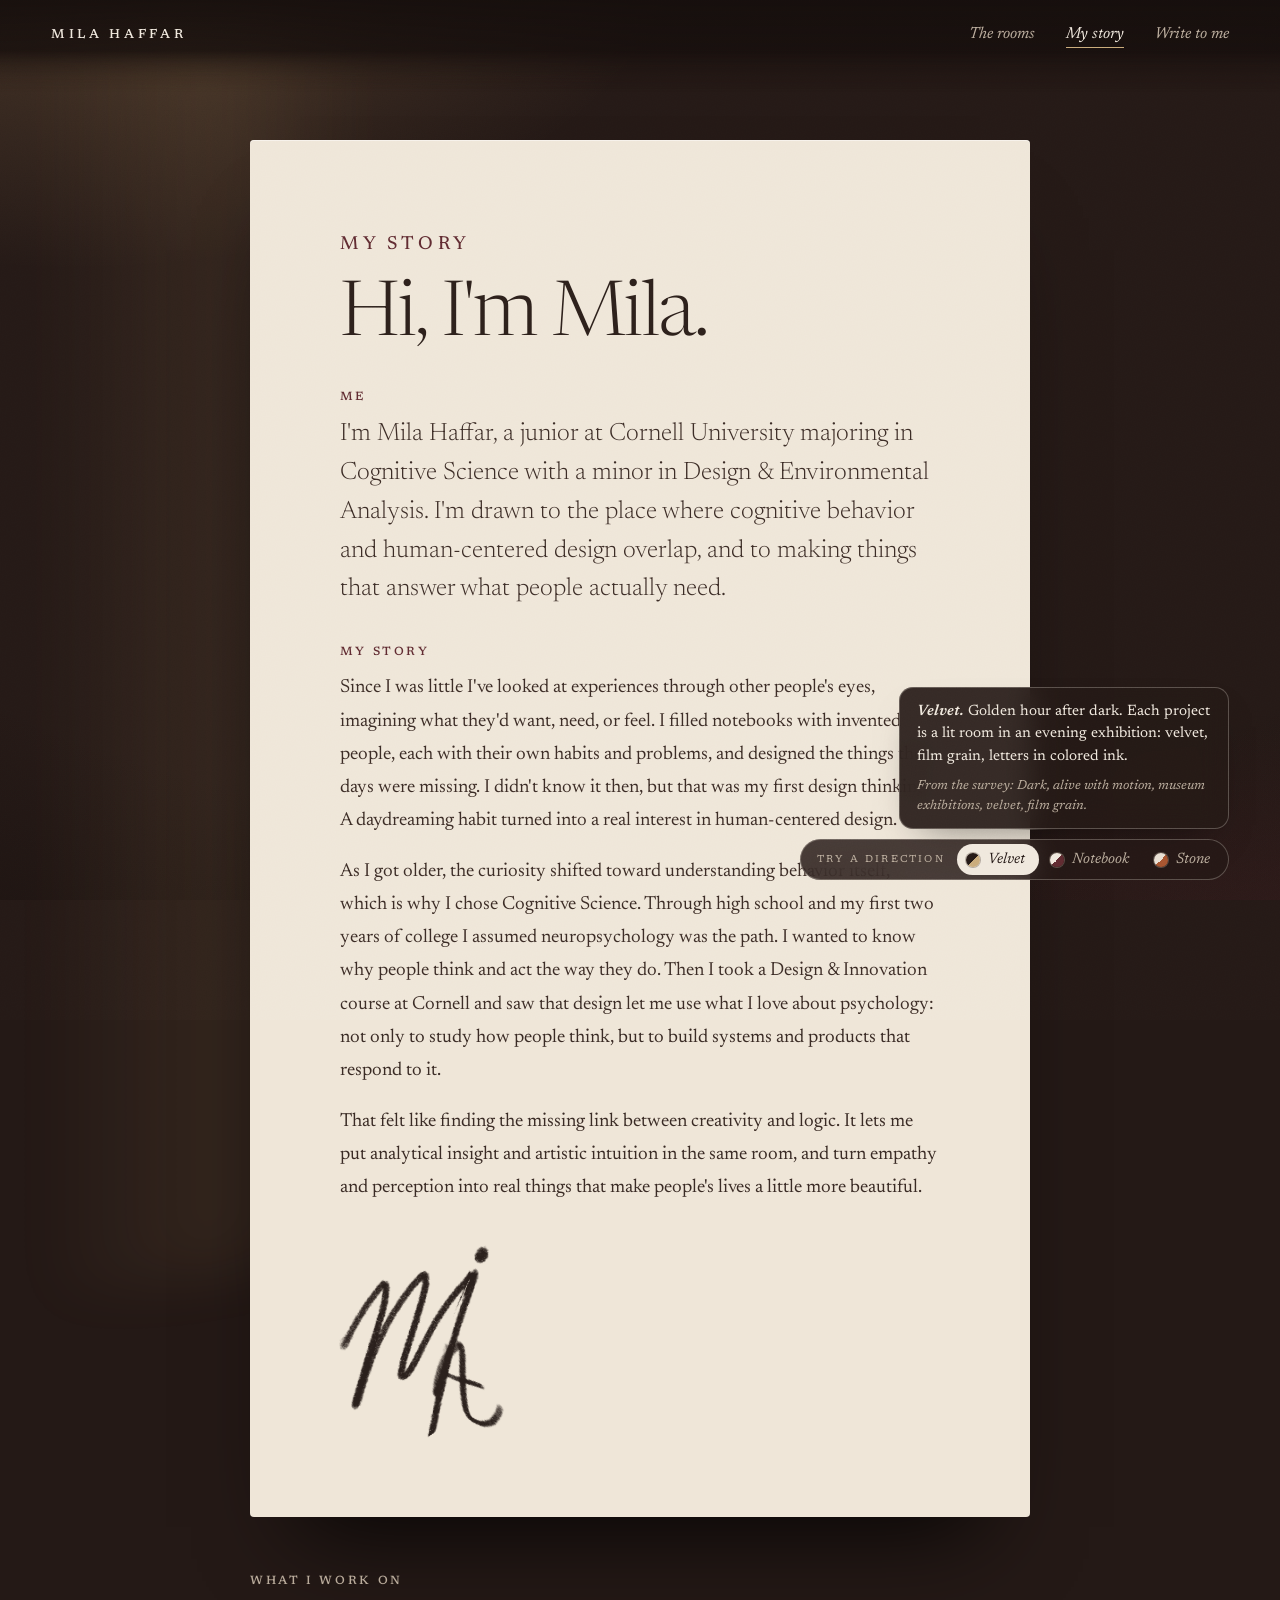
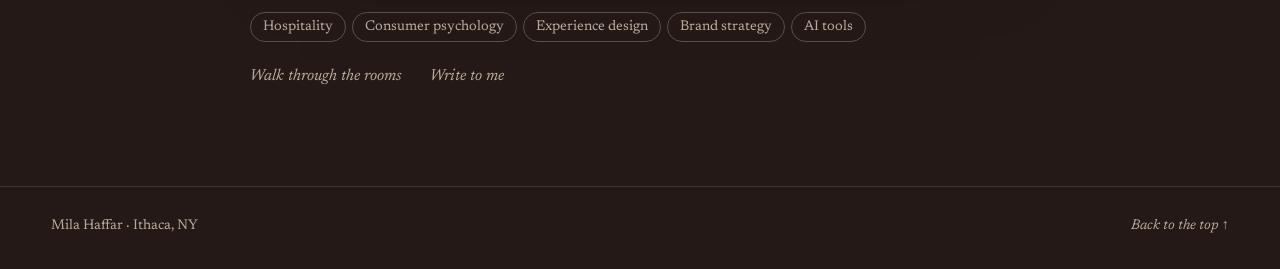
==== commit 16066df0: "Add a switcher to try three directions from Mila's survey Her answers pull in a few directions at on" ====
--- a/about.html
+++ b/about.html
@@ -6,13 +6,15 @@
 <title>Mila Haffar — My story</title>
 <meta name="description" content="Mila Haffar is a junior at Cornell University majoring in Cognitive Science with a minor in Design &amp; Environmental Analysis.">
 <meta name="theme-color" content="#241916">
-<script>document.documentElement.classList.add('js');</script>
+<script>(function(d){d.classList.add('js');try{var v=new URLSearchParams(location.search).get('direction')||localStorage.getItem('direction');if(/^(velvet|notebook|stone)$/.test(v))d.dataset.direction=v}catch(e){}})(document.documentElement);</script>
 <link rel="preconnect" href="https://fonts.googleapis.com">
 <link rel="preconnect" href="https://fonts.gstatic.com" crossorigin>
 <link rel="stylesheet" href="https://fonts.googleapis.com/css2?family=Newsreader:ital,opsz,wght@0,6..72,300..600;1,6..72,300..600&amp;display=swap">
+<link rel="stylesheet" href="https://fonts.googleapis.com/css2?family=Jost:wght@400;500&amp;display=swap">
 <link rel="stylesheet" href="css/styles.css">
 <script src="js/mila.js" defer></script>
 <script src="js/site.js" defer></script>
+<script src="js/directions.js" defer></script>
 </head>
 <body id="top">
 <a class="skip" href="#main">Skip to my story</a>
--- a/css/styles.css
+++ b/css/styles.css
@@ -12,6 +12,8 @@
 @property --accent { syntax: '<color>'; inherits: true; initial-value: #c9a978; }
 @property --glow { syntax: '<color>'; inherits: true; initial-value: rgb(226 180 118 / 0.22); }
 @property --tint { syntax: '<color>'; inherits: true; initial-value: #5e2a30; }
+@property --ink { syntax: '<color>'; inherits: true; initial-value: #f0e8dd; }
+@property --muted { syntax: '<color>'; inherits: true; initial-value: #b9ab9b; }
 
 :root {
   /* Golden hour, from the survey: cream, sand, taupe, oxblood, espresso */
@@ -29,6 +31,7 @@
   --hair-strong: rgb(240 232 221 / 0.26);
 
   --font-voice: 'Newsreader', 'Iowan Old Style', Georgia, serif;
+  --font-label: var(--font-voice);
   --title: var(--font-voice);
   --title-weight: 400;
   --title-tracking: -0.01em;
@@ -44,8 +47,9 @@
   --ease-light: cubic-bezier(0.4, 0, 0.2, 1);
 
   transition: --ground 1.6s var(--ease-light), --deep 1.6s var(--ease-light), --accent 1.2s var(--ease-light),
-    --glow 1.6s var(--ease-light), --tint 1.6s var(--ease-light);
-}
+    --glow 1.6s var(--ease-light), --tint 1.6s var(--ease-light), --ink 1.6s var(--ease-light), --muted 1.6s var(--ease-light);
+}
+:root.is-switching { transition-duration: 0.8s; }
 
 :root, [data-world="home"] {
   --ground: #241916; --deep: #150e0c; --accent: #c9a978; --glow: rgb(226 180 118 / 0.22); --tint: #5e2a30;
@@ -109,7 +113,7 @@
 strong { font-weight: 600; }
 :focus { outline: none; }
 :focus-visible { outline: 2px solid var(--accent); outline-offset: 4px; border-radius: 4px; }
-::selection { background: color-mix(in srgb, var(--accent) 45%, transparent); color: var(--cream); }
+::selection { background: color-mix(in srgb, var(--accent) 38%, transparent); }
 
 .skip {
   position: absolute; left: var(--gutter); top: -60px; z-index: 100;
@@ -118,6 +122,7 @@
 }
 .skip:focus { top: 14px; }
 
+.label, .brand, .c-num, .c-proj, .dock-num, .note-label, .letter h2, .case-meta dt, .step-num { font-family: var(--font-label); }
 .label {
   font-size: 12px; line-height: 1.4; letter-spacing: 0.22em; text-transform: uppercase;
   font-weight: 500; color: var(--muted); margin: 0;
@@ -276,12 +281,12 @@
 /* threads, woven */
 .room[data-world="mof"]::before {
   background:
-    repeating-linear-gradient(45deg, rgb(217 199 167 / 0.06) 0 1px, transparent 1px 16px),
-    repeating-linear-gradient(-45deg, rgb(217 199 167 / 0.06) 0 1px, transparent 1px 16px);
+    repeating-linear-gradient(45deg, color-mix(in srgb, var(--accent) 7%, transparent) 0 1px, transparent 1px 16px),
+    repeating-linear-gradient(-45deg, color-mix(in srgb, var(--accent) 7%, transparent) 0 1px, transparent 1px 16px);
 }
 /* slate and still water */
 .room[data-world="reset"]::before {
-  background: repeating-linear-gradient(to bottom, rgb(169 183 168 / 0.07) 0 1px, transparent 1px 26px);
+  background: repeating-linear-gradient(to bottom, color-mix(in srgb, var(--accent) 8%, transparent) 0 1px, transparent 1px 26px);
 }
 /* strawberry and matcha, soft */
 .room[data-world="yoca"]::before {
@@ -604,10 +609,234 @@
   .footer { font-size: 13px; }
 }
 
+/* — directions —
+   Three ways the survey could go, switched by data-direction on <html>
+   (js/directions.js). Velvet is everything above. Notebook and Stone
+   restyle it on light grounds. Once Mila picks one, keep only its rules. */
+
+/* Shared by the two light directions */
+:is([data-direction="notebook"], [data-direction="stone"]) .topbar::before {
+  background: linear-gradient(to bottom, color-mix(in srgb, var(--ground) 96%, transparent) 0%, color-mix(in srgb, var(--ground) 84%, transparent) 55%, transparent 100%);
+}
+:is([data-direction="notebook"], [data-direction="stone"]) .grain { filter: invert(1); mix-blend-mode: multiply; }
+:is([data-direction="notebook"], [data-direction="stone"]) .mila-stage { mix-blend-mode: multiply; }
+:is([data-direction="notebook"], [data-direction="stone"]) .kit {
+  background:
+    radial-gradient(110% 80% at 20% 0%, color-mix(in srgb, var(--accent) 12%, transparent), transparent 65%),
+    color-mix(in srgb, var(--ground) 55%, #fffdf8);
+  box-shadow: inset 0 0 0 1px var(--hair);
+}
+:is([data-direction="notebook"], [data-direction="stone"]) .lid { box-shadow: 0 34px 60px -36px rgb(60 42 30 / 0.55), 0 0 0 1px rgb(58 43 37 / 0.08); }
+:is([data-direction="notebook"], [data-direction="stone"]) .box:hover .lid,
+:is([data-direction="notebook"], [data-direction="stone"]) .box:focus-visible .lid,
+:is([data-direction="notebook"], [data-direction="stone"]) .box.is-open .lid { box-shadow: 0 8px 20px -10px rgb(60 42 30 / 0.4); }
+:is([data-direction="notebook"], [data-direction="stone"]) .lid::after { background: linear-gradient(165deg, rgb(255 255 255 / 0.16), transparent 38%); box-shadow: none; }
+:is([data-direction="notebook"], [data-direction="stone"]) .note { box-shadow: 0 24px 40px -28px rgb(60 42 30 / 0.5); }
+:is([data-direction="notebook"], [data-direction="stone"]) .letter { box-shadow: 0 40px 70px -40px rgb(60 42 30 / 0.5), 0 0 0 1px rgb(58 43 37 / 0.06); }
+:is([data-direction="notebook"], [data-direction="stone"]) .case-cover { box-shadow: 0 40px 80px -50px rgb(60 42 30 / 0.6); }
+
+/* — Notebook: a personal diary. Cream paper, ruled lines, photos taped onto
+   the page, notes in the margin, graphite handwriting. — */
+:root[data-direction="notebook"] {
+  --ink: #33261f; --muted: #75655a;
+  --hair: rgb(58 43 37 / 0.14); --hair-strong: rgb(58 43 37 / 0.26);
+  --r: 3px;
+}
+[data-direction="notebook"][data-world="home"], [data-direction="notebook"] [data-world="home"] {
+  --ground: #f0e8dd; --deep: #ddd0bd; --accent: #5e2a30; --glow: rgb(255 238 205 / 0.7); --tint: #d8c7ad;
+}
+[data-direction="notebook"][data-world="mof"], [data-direction="notebook"] [data-world="mof"] {
+  --ground: #ebe6dd; --deep: #d4cdc0; --accent: #3f5770; --glow: rgb(255 242 220 / 0.7); --tint: #b9c5d0;
+}
+[data-direction="notebook"][data-world="reset"], [data-direction="notebook"] [data-world="reset"] {
+  --ground: #e9e7e0; --deep: #d3d1c7; --accent: #56645a; --glow: rgb(250 246 236 / 0.7); --tint: #c3cbc6;
+}
+[data-direction="notebook"][data-world="yoca"], [data-direction="notebook"] [data-world="yoca"] {
+  --ground: #f3e7de; --deep: #e3cfc1; --accent: #a8502b; --glow: rgb(255 226 222 / 0.7); --tint: #ecc3c0;
+}
+[data-direction="notebook"][data-world="ithacard"], [data-direction="notebook"] [data-world="ithacard"] {
+  --ground: #eee6da; --deep: #d9ccb9; --accent: #1f6a66; --glow: rgb(255 240 214 / 0.7); --tint: #b6d2cf;
+}
+[data-direction="notebook"][data-world="botanic"], [data-direction="notebook"] [data-world="botanic"] {
+  --ground: #eae8da; --deep: #d3d1bc; --accent: #4c6639; --glow: rgb(250 244 214 / 0.7); --tint: #c7d3b6;
+}
+[data-direction="notebook"][data-world="kintsu"], [data-direction="notebook"] [data-world="kintsu"] {
+  --ground: #f1e9dd; --deep: #ddcfb9; --accent: #8e6a1c; --glow: rgb(255 236 196 / 0.7); --tint: #e2cc9c;
+}
+[data-direction="notebook"] .grain { opacity: 0.085; }
+[data-direction="notebook"] .atmosphere::after { opacity: 0.4; }
+/* the page is ruled, with a margin line down the left */
+[data-direction="notebook"] main {
+  background-image: repeating-linear-gradient(to bottom, transparent 0, transparent 35px, rgb(58 43 37 / 0.06) 35px, rgb(58 43 37 / 0.06) 36px);
+}
+[data-direction="notebook"] body::before {
+  content: ""; position: fixed; top: 0; bottom: 0; left: max(8px, calc(var(--gutter) - 22px)); width: 1px; z-index: 1;
+  background: rgb(94 42 48 / 0.32); pointer-events: none;
+}
+/* covers are photos with a paper border, taped at the top; the lid lifts from the tape */
+[data-direction="notebook"] .box { rotate: -0.8deg; }
+[data-direction="notebook"] .room--right .box { rotate: 0.7deg; }
+[data-direction="notebook"] .room--wide .box { rotate: -0.35deg; }
+[data-direction="notebook"] .lid { border: 9px solid #fbf8f2; }
+[data-direction="notebook"] .box::after {
+  content: ""; position: absolute; z-index: 3; top: -15px; left: 50%; width: 136px; height: 32px;
+  translate: -50% 0; rotate: -2.5deg; pointer-events: none;
+  background: rgb(232 221 196 / 0.82);
+  box-shadow: 0 1px 2px rgb(60 42 30 / 0.16);
+  -webkit-mask-image: linear-gradient(90deg, transparent 0, #000 4px, #000 calc(100% - 4px), transparent);
+  mask-image: linear-gradient(90deg, transparent 0, #000 4px, #000 calc(100% - 4px), transparent);
+}
+[data-direction="notebook"] .kit {
+  background-image: repeating-linear-gradient(to bottom, transparent 0, transparent 29px, rgb(58 43 37 / 0.08) 29px, rgb(58 43 37 / 0.08) 30px);
+  background-color: #f8f3ea;
+}
+[data-direction="notebook"] .room-head { border-top-style: dashed; }
+[data-direction="notebook"] .note { background-color: #e8dcc6; }
+[data-direction="notebook"] .letter { background: #fbf8f2; }
+[data-direction="notebook"] .case-cover { border: 10px solid #fbf8f2; rotate: -0.3deg; }
+
+/* — Stone: a slow stay at a Mediterranean hotel. Warm limestone, arched
+   doorways, shutter shadows, a card left on the pillow. — */
+:root[data-direction="stone"] {
+  --ink: #2f241e; --muted: #7a6858;
+  --hair: rgb(47 36 30 / 0.13); --hair-strong: rgb(47 36 30 / 0.24);
+  --font-label: 'Jost', 'Helvetica Neue', Arial, sans-serif;
+  --r: 10px;
+  --arch: 50% 50% 10px 10px / 34% 34% 10px 10px;
+}
+[data-direction="stone"][data-world="home"], [data-direction="stone"] [data-world="home"] {
+  --ground: #e8dfd2; --deep: #d3c6b2; --accent: #96643f; --glow: rgb(255 236 204 / 0.75); --tint: #d5c3a7;
+}
+[data-direction="stone"][data-world="mof"], [data-direction="stone"] [data-world="mof"] {
+  --ground: #e6e0d5; --deep: #cfc7b8; --accent: #46607a; --glow: rgb(255 238 210 / 0.75); --tint: #b7c6d2;
+}
+[data-direction="stone"][data-world="reset"], [data-direction="stone"] [data-world="reset"] {
+  --ground: #e4e1da; --deep: #ccc8be; --accent: #59685d; --glow: rgb(252 246 232 / 0.7); --tint: #c0c9c4;
+}
+[data-direction="stone"][data-world="yoca"], [data-direction="stone"] [data-world="yoca"] {
+  --ground: #ece0d5; --deep: #d8c5b3; --accent: #ad5733; --glow: rgb(255 228 216 / 0.75); --tint: #e7bfb8;
+}
+[data-direction="stone"][data-world="ithacard"], [data-direction="stone"] [data-world="ithacard"] {
+  --ground: #e7dfd3; --deep: #d0c3b0; --accent: #246d69; --glow: rgb(255 238 210 / 0.75); --tint: #b3cfcb;
+}
+[data-direction="stone"][data-world="botanic"], [data-direction="stone"] [data-world="botanic"] {
+  --ground: #e3e1d3; --deep: #cbc9b2; --accent: #566f43; --glow: rgb(252 244 214 / 0.75); --tint: #c3cfb0;
+}
+[data-direction="stone"][data-world="kintsu"], [data-direction="stone"] [data-world="kintsu"] {
+  --ground: #e9e0d3; --deep: #d2c3ad; --accent: #976f1f; --glow: rgb(255 234 194 / 0.75); --tint: #dcc594;
+}
+[data-direction="stone"] .grain { opacity: 0.045; }
+/* sunlight through louvered shutters, drifting slowly */
+[data-direction="stone"] .atmosphere::after {
+  top: -20%; left: 30%; width: 95%; height: 140%;
+  background: repeating-linear-gradient(100deg, transparent 0, transparent 46px, rgb(96 70 46 / 0.075) 46px, rgb(96 70 46 / 0.075) 76px);
+  filter: blur(7px); opacity: 1; transform: rotate(-8deg) skewX(-10deg);
+  -webkit-mask-image: radial-gradient(55% 50% at 62% 34%, #000, transparent 75%);
+  mask-image: radial-gradient(55% 50% at 62% 34%, #000, transparent 75%);
+  animation: shutters 24s ease-in-out infinite alternate;
+}
+@keyframes shutters { from { translate: 0 0; } to { translate: -4% 1.5%; } }
+[data-direction="stone"] .label,
+[data-direction="stone"] .c-num, [data-direction="stone"] .c-proj, [data-direction="stone"] .dock-num,
+[data-direction="stone"] .note-label, [data-direction="stone"] .letter h2,
+[data-direction="stone"] .case-meta dt, [data-direction="stone"] .step-num { font-weight: 400; letter-spacing: 0.3em; }
+[data-direction="stone"] .brand { font-weight: 400; letter-spacing: 0.4em; }
+/* arrival: everything on the center line */
+[data-direction="stone"] .prologue-title { text-align: center; justify-self: center; }
+[data-direction="stone"] .prologue-note { text-align: center; margin-top: 32px; justify-self: center; }
+@media (min-width: 961px) {
+  [data-direction="stone"] .prologue-title { grid-column: 2 / 12; }
+  [data-direction="stone"] .prologue-note { grid-column: 4 / 10; }
+}
+[data-direction="stone"] .room-head { display: block; text-align: center; border-top: 0; padding-top: 0; }
+[data-direction="stone"] .room-num { margin-bottom: 14px; }
+[data-direction="stone"] .room-chapter { font-style: normal; font-weight: 300; }
+/* each room is entered through an arched doorway */
+[data-direction="stone"] .room .box { grid-column: 3 / 11; grid-row: 2; aspect-ratio: 16 / 10; }
+[data-direction="stone"] .room .room-card { grid-column: 3 / 7; grid-row: 3; }
+[data-direction="stone"] .room .note { grid-column: 8 / 11; grid-row: 3; }
+[data-direction="stone"] .box,
+[data-direction="stone"] .box .lid,
+[data-direction="stone"] .box .kit { border-radius: var(--arch); }
+[data-direction="stone"] .kit { padding: 17% 11% 8%; align-items: center; text-align: center; }
+[data-direction="stone"] .kit-top { justify-content: center; margin-bottom: auto; }
+[data-direction="stone"] .kit-arrow { display: none; }
+[data-direction="stone"] .kit .swatches { width: 100%; }
+[data-direction="stone"] .kit .lines { align-items: center; }
+/* the note is a card left on the pillow */
+[data-direction="stone"] .note, [data-direction="stone"] .note:hover {
+  rotate: 0deg; background-image: none; background-color: #fbf8f3;
+  padding: 30px 30px 32px; text-align: center; border-radius: 2px;
+  line-height: 1.7; font-size: 17px;
+  box-shadow: inset 0 0 0 7px #fbf8f3, inset 0 0 0 8px color-mix(in srgb, var(--accent) 45%, transparent), 0 24px 40px -28px rgb(60 42 30 / 0.45);
+}
+[data-direction="stone"] .note-label { color: var(--accent); line-height: 1.4; margin-bottom: 14px; }
+[data-direction="stone"] .letter { background: #fbf8f3; }
+[data-direction="stone"] .case-cover {
+  aspect-ratio: 4 / 3; width: min(1000px, calc(100% - 2 * var(--gutter)));
+  margin-left: auto; margin-right: auto; border-radius: var(--arch);
+}
+[data-direction="stone"] .case-hero > .label, [data-direction="stone"] .case-section > .label { letter-spacing: 0.3em; }
+
+/* — the switcher — */
+.directions {
+  position: fixed; right: var(--gutter); bottom: 20px; z-index: 50;
+  display: grid; justify-items: end; gap: 10px;
+  font-family: var(--font-voice);
+}
+.directions-bar {
+  display: flex; align-items: center; gap: 2px; padding: 5px;
+  border-radius: 999px;
+  background: color-mix(in srgb, var(--ground) 84%, transparent);
+  -webkit-backdrop-filter: blur(14px); backdrop-filter: blur(14px);
+  box-shadow: inset 0 0 0 1px var(--hair-strong), 0 18px 40px -22px rgb(0 0 0 / 0.55);
+}
+.directions-label {
+  font-family: var(--font-label); font-size: 10px; letter-spacing: 0.22em; text-transform: uppercase;
+  color: var(--muted); padding: 0 10px 0 12px; white-space: nowrap;
+}
+.directions button {
+  appearance: none; border: 0; margin: 0; cursor: pointer;
+  display: inline-flex; align-items: center; gap: 8px;
+  padding: 8px 14px 8px 9px; border-radius: 999px;
+  background: transparent; color: var(--muted);
+  font: italic 15px/1 var(--font-voice);
+  transition: background-color 0.3s, color 0.3s;
+}
+.directions button:hover { color: var(--ink); }
+.directions button[aria-pressed="true"] { background: var(--ink); color: var(--ground); }
+.directions-swatch {
+  width: 14px; height: 14px; border-radius: 50%; flex: none;
+  background: linear-gradient(135deg, var(--a) 50%, var(--b) 50%);
+  box-shadow: 0 0 0 1px rgb(128 116 104 / 0.55);
+}
+.directions-note {
+  max-width: 330px; margin: 0; padding: 14px 18px;
+  border-radius: 14px; font-size: 15px; line-height: 1.5; color: var(--ink);
+  background: color-mix(in srgb, var(--ground) 92%, transparent);
+  -webkit-backdrop-filter: blur(14px); backdrop-filter: blur(14px);
+  box-shadow: inset 0 0 0 1px var(--hair-strong), 0 18px 40px -22px rgb(0 0 0 / 0.55);
+  opacity: 0; translate: 0 8px; pointer-events: none;
+  transition: opacity 0.4s var(--ease-out), translate 0.5s var(--ease-out);
+}
+.directions-note strong { font-weight: 600; font-style: italic; }
+.directions-from { display: block; margin-top: 8px; font-size: 13px; color: var(--muted); font-style: italic; }
+.directions.show-note .directions-note,
+.directions:hover .directions-note,
+.directions:focus-within .directions-note { opacity: 1; translate: 0 0; }
+@media (max-width: 600px) {
+  .directions { left: 10px; right: 10px; bottom: 10px; justify-items: center; }
+  .directions-label { display: none; }
+  .directions button { padding: 8px 12px 8px 8px; font-size: 14px; }
+  .directions-note { max-width: none; }
+}
+
 /* — less motion — */
 @media (prefers-reduced-motion: reduce) {
   :root { transition: none; }
-  .grain, .atmosphere::after, .cue-line { animation: none; }
+  .grain, .atmosphere::after, .cue-line,
+  [data-direction] .grain, [data-direction] .atmosphere::after { animation: none; }
+  .directions-note, .directions button { transition: none; }
   .js [data-reveal] { opacity: 1; translate: none; transition: none; }
   .lid { transition: opacity 0.3s ease; }
   .box:hover .lid, .box:focus-visible .lid, .box.is-open .lid { transform: none; opacity: 0; }
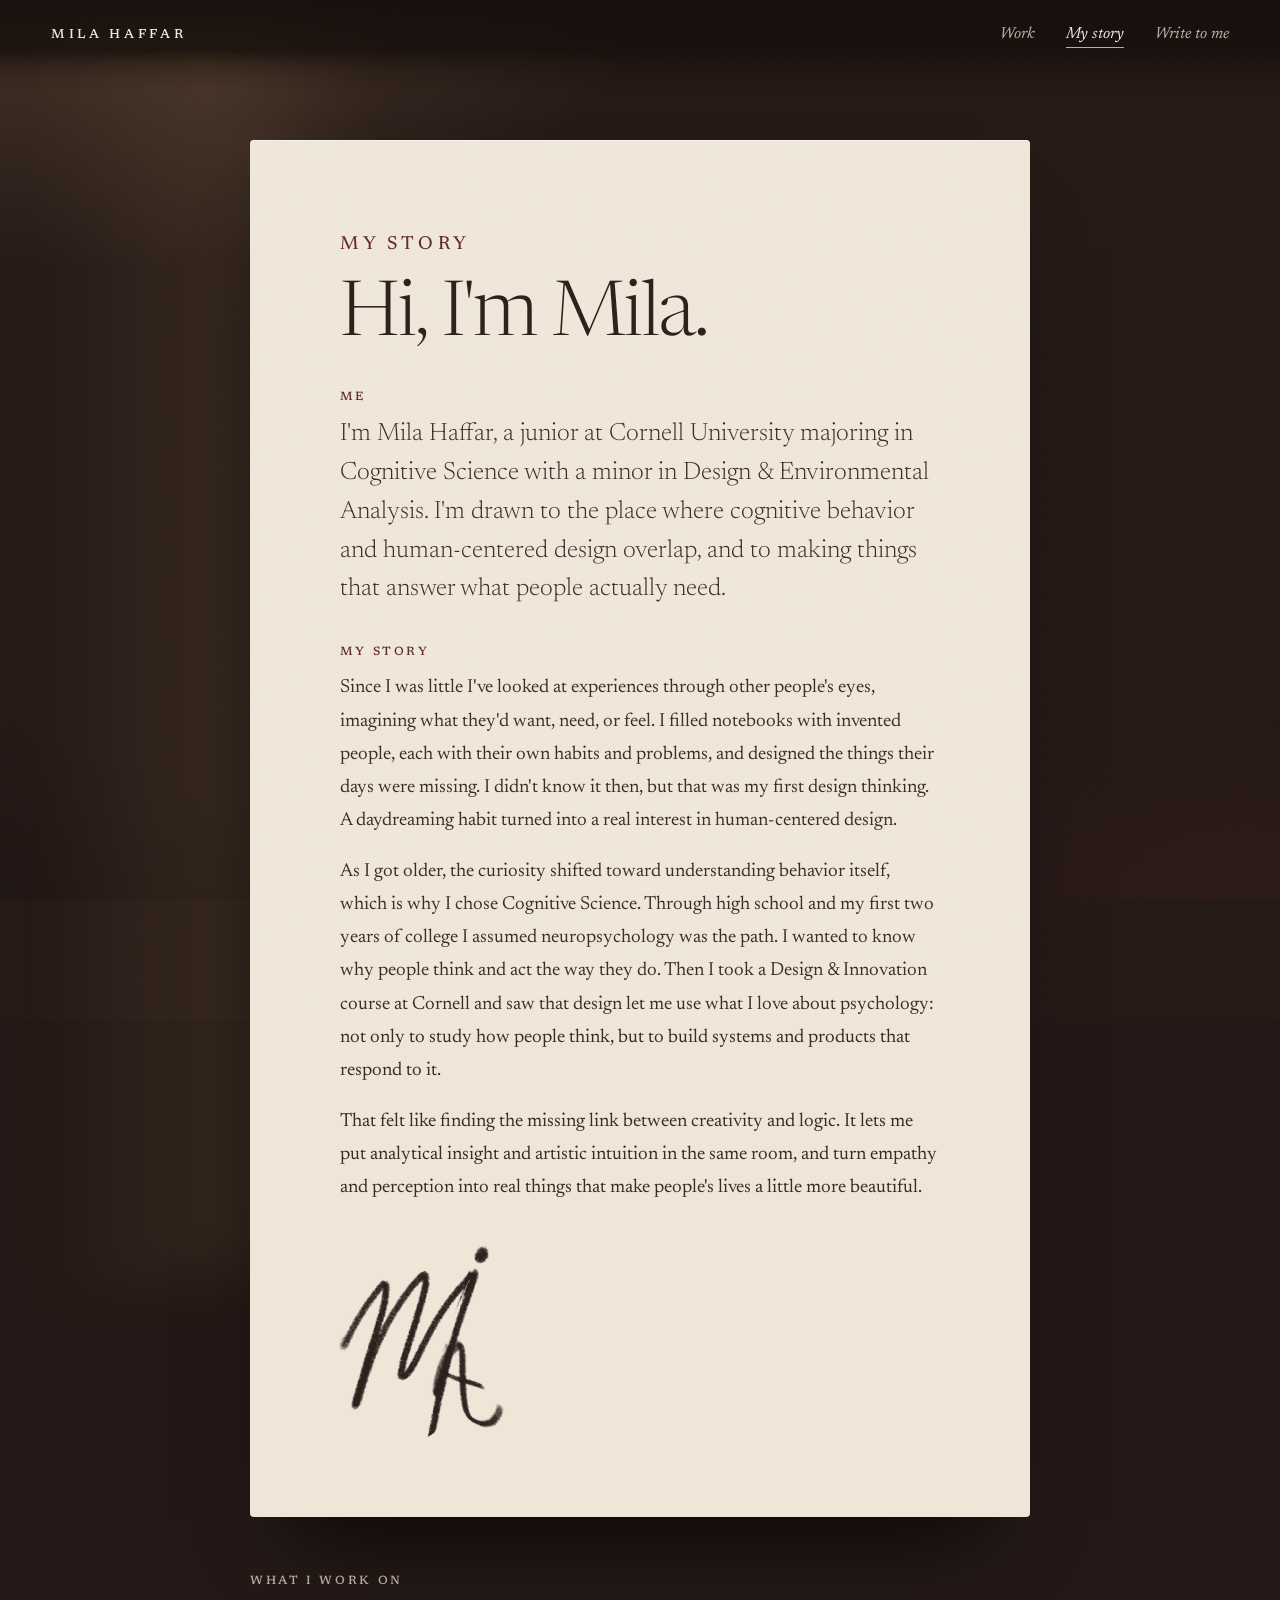
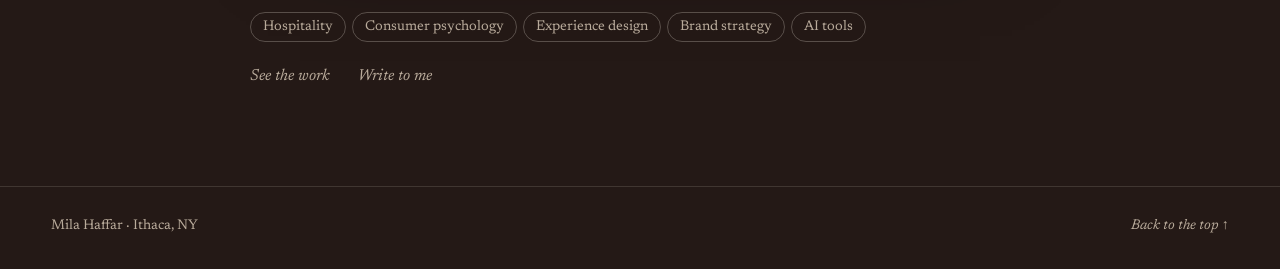
==== commit cd890f73: "Act on Mila's notes: velvet only, all work up top, her M on arrival Mila loved the velvet colors and" ====
--- a/about.html
+++ b/about.html
@@ -6,15 +6,13 @@
 <title>Mila Haffar — My story</title>
 <meta name="description" content="Mila Haffar is a junior at Cornell University majoring in Cognitive Science with a minor in Design &amp; Environmental Analysis.">
 <meta name="theme-color" content="#241916">
-<script>(function(d){d.classList.add('js');try{var v=new URLSearchParams(location.search).get('direction')||localStorage.getItem('direction');if(/^(velvet|notebook|stone)$/.test(v))d.dataset.direction=v}catch(e){}})(document.documentElement);</script>
+<script>document.documentElement.classList.add('js');</script>
 <link rel="preconnect" href="https://fonts.googleapis.com">
 <link rel="preconnect" href="https://fonts.gstatic.com" crossorigin>
 <link rel="stylesheet" href="https://fonts.googleapis.com/css2?family=Newsreader:ital,opsz,wght@0,6..72,300..600;1,6..72,300..600&amp;display=swap">
-<link rel="stylesheet" href="https://fonts.googleapis.com/css2?family=Jost:wght@400;500&amp;display=swap">
 <link rel="stylesheet" href="css/styles.css">
 <script src="js/mila.js" defer></script>
 <script src="js/site.js" defer></script>
-<script src="js/directions.js" defer></script>
 </head>
 <body id="top">
 <a class="skip" href="#main">Skip to my story</a>
@@ -24,7 +22,7 @@
 <header class="topbar">
   <a class="brand" href="index.html">Mila Haffar</a>
   <nav class="topnav" aria-label="Main">
-    <a class="hide-sm" href="index.html#contents">The rooms</a>
+    <a class="hide-sm" href="index.html#work">Work</a>
     <a href="about.html" aria-current="page">My story</a>
     <a href="contact.html">Write to me</a>
   </nav>
@@ -55,7 +53,7 @@
       <li>Brand strategy</li>
       <li>AI tools</li>
     </ul>
-    <p class="ps-links"><a href="index.html#contents">Walk through the rooms</a><a href="contact.html">Write to me</a></p>
+    <p class="ps-links"><a href="index.html#work">See the work</a><a href="contact.html">Write to me</a></p>
   </div>
 </main>
 
--- a/css/styles.css
+++ b/css/styles.css
@@ -1,12 +1,14 @@
-/* Mila Haffar — a diary in six rooms.
-   Direction from Mila's portfolio survey (Ember, Oct 2026): golden hour after
-   dark, velvet, film grain and ceramic; a diary entry, not a museum label; each
-   project its own world; one continuous story as you scroll. */
+/* Mila Haffar — six projects from her notebook, in velvet.
+   Direction from Mila's portfolio survey (Ember, Oct 2026) and her notes on the
+   first version: golden hour after dark, velvet, film grain and ceramic; every
+   project in one place near the top; a story that unfolds below for anyone who
+   keeps scrolling; each project quietly its own world, never named as one. */
 
 /* — worlds —
-   The page's light is set by data-world on <html>. The story page changes it
-   as each room crosses the middle of the screen; case pages set it once.
-   Registered so the light can fade between rooms. */
+   The page's light is set by data-world on <html>. The homepage changes it
+   as each chapter crosses the middle of the screen (or while a cover in the
+   grid is pointed at); case pages set it once. Registered so the light can
+   fade from one project to the next. */
 @property --ground { syntax: '<color>'; inherits: true; initial-value: #241916; }
 @property --deep { syntax: '<color>'; inherits: true; initial-value: #150e0c; }
 @property --accent { syntax: '<color>'; inherits: true; initial-value: #c9a978; }
@@ -122,7 +124,7 @@
 }
 .skip:focus { top: 14px; }
 
-.label, .brand, .c-num, .c-proj, .dock-num, .note-label, .letter h2, .case-meta dt, .step-num { font-family: var(--font-label); }
+.label, .brand, .index-line, .dock-num, .note-label, .letter h2, .case-meta dt, .step-num { font-family: var(--font-label); }
 .label {
   font-size: 12px; line-height: 1.4; letter-spacing: 0.22em; text-transform: uppercase;
   font-weight: 500; color: var(--muted); margin: 0;
@@ -132,7 +134,7 @@
   font-variation-settings: var(--title-features); font-optical-sizing: auto;
 }
 
-/* — the room's light: ground, golden window light, velvet edges, film grain — */
+/* — the light: ground, golden window light, velvet edges, film grain — */
 .atmosphere {
   position: fixed; inset: 0; z-index: -1; pointer-events: none;
   background: var(--ground);
@@ -220,76 +222,103 @@
 @keyframes cue { 0% { transform: scaleY(0); opacity: 1; } 70% { transform: scaleY(1); opacity: 1; } 100% { transform: scaleY(1); opacity: 0; } }
 .cue:hover { color: var(--ink); }
 
-/* — contents: the diary's first page — */
-.contents { padding: 12vh var(--gutter) 10vh; display: grid; justify-items: center; }
-.contents-inner { width: min(780px, 100%); }
-.contents-head { display: flex; justify-content: space-between; align-items: baseline; gap: 16px; border-bottom: 1px solid var(--hair-strong); padding-bottom: 14px; }
-.contents-hint { font-size: 15px; font-style: italic; color: var(--muted); }
-.contents ol { counter-reset: none; }
-.contents li a {
-  display: grid; grid-template-columns: 3.2em auto 1fr auto; align-items: baseline; gap: 14px;
-  padding: 18px 0; border-bottom: 1px solid var(--hair); text-decoration: none;
-  transition: padding 0.5s var(--ease-out), color 0.3s;
-}
-.c-num { font-size: 13px; letter-spacing: 0.18em; color: var(--muted); }
-.c-title { font-size: clamp(22px, 2.6vw, 32px); font-style: italic; font-weight: 300; line-height: 1.2; }
-.c-leader { border-bottom: 1px dotted var(--hair-strong); transform: translateY(-0.3em); min-width: 24px; }
-.c-proj { font-size: 13px; letter-spacing: 0.18em; text-transform: uppercase; color: var(--muted); white-space: nowrap; }
-.contents li a:hover { padding-left: 12px; }
-.contents li a:hover .c-title { color: var(--wc, var(--accent)); }
-.contents li a:hover .c-proj { color: var(--ink); }
-.contents [data-world] { --wc: var(--accent); }
-
-/* — rooms — */
-.room {
+/* — the work: all six in one place, right under the opening — */
+.work { padding: 10vh var(--gutter) 8vh; display: grid; justify-items: center; }
+.work-head {
+  width: 100%; display: flex; justify-content: space-between; align-items: baseline; gap: 16px; flex-wrap: wrap;
+  border-bottom: 1px solid var(--hair-strong); padding-bottom: 14px; margin-bottom: clamp(28px, 4vw, 48px);
+}
+.work-lead { margin: 0; font-size: clamp(22px, 2.4vw, 32px); font-weight: 300; font-style: italic; line-height: 1.2; }
+.work-lead em { color: var(--accent); }
+.index {
+  width: 100%;
+  display: grid; grid-template-columns: repeat(3, minmax(0, 1fr));
+  gap: clamp(40px, 5vw, 72px) var(--col-gap);
+}
+.index-item > a { display: grid; gap: 6px; text-decoration: none; color: var(--ink); }
+/* The cover is a lid on a box; pointing at it opens it a crack, and the
+   project's own light shows underneath. */
+.index-cover {
+  position: relative; display: block; aspect-ratio: 4 / 3; margin-bottom: 14px;
+  perspective: 1400px; border-radius: 10px;
+  background: radial-gradient(70% 60% at 50% 100%, color-mix(in srgb, var(--accent) 55%, transparent), transparent 75%), var(--deep);
+}
+.index-lid {
+  position: absolute; inset: 0; border-radius: inherit; overflow: hidden; background: var(--deep);
+  transform-origin: 50% 0; transition: transform 0.9s var(--ease-lid), box-shadow 0.9s var(--ease-lid);
+  box-shadow: 0 34px 60px -34px rgb(0 0 0 / 0.85), 0 0 0 1px rgb(255 255 255 / 0.05);
+}
+.index-lid img { width: 100%; height: 100%; object-fit: cover; object-position: var(--focus, 50% 50%); }
+.index-lid::after {
+  content: ""; position: absolute; inset: 0; pointer-events: none; border-radius: inherit;
+  background: linear-gradient(165deg, rgb(255 255 255 / 0.12), transparent 38%);
+  box-shadow: inset 0 1px 0 rgb(255 255 255 / 0.1);
+}
+.index-lid .lid-art { gap: 6px; padding: 12px; }
+.index-lid .lid-art-title { font-size: clamp(18px, 2.1vw, 30px); }
+.index-item > a:hover .index-lid, .index-item > a:focus-visible .index-lid {
+  transform: rotateX(18deg); box-shadow: 0 40px 50px -30px color-mix(in srgb, var(--accent) 45%, transparent);
+}
+.index-line { display: flex; gap: 12px; align-items: baseline; font-size: 12px; letter-spacing: 0.2em; text-transform: uppercase; color: var(--muted); }
+.index-num { color: var(--accent); min-width: 2.2em; }
+.index-title { font-size: clamp(30px, 3vw, 46px); line-height: 1; margin-top: 4px; transition: color 0.3s; }
+.index-item[data-world="mof"] .index-title { font-size: clamp(32px, 3.3vw, 50px); }
+.index-quote { font-size: 17px; font-style: italic; font-weight: 300; color: var(--muted); transition: color 0.3s; }
+.index-item > a:hover .index-title { color: var(--accent); }
+.index-item > a:hover .index-quote { color: var(--ink); }
+.index-item > a:focus-visible { outline-offset: 10px; }
+.work-cue { margin-top: clamp(56px, 9vh, 104px); text-align: center; }
+
+/* — the story: each project, one at a time — */
+.chapter {
   position: relative;
   padding: 16vh var(--gutter) 12vh;
   display: grid; grid-template-columns: repeat(12, minmax(0, 1fr)); column-gap: var(--col-gap); row-gap: clamp(28px, 4vw, 48px);
   align-items: start;
   scroll-margin-top: 0;
 }
-.room-head {
+.chapter-head {
   grid-column: 1 / -1;
   display: grid; grid-template-columns: repeat(12, minmax(0, 1fr)); column-gap: var(--col-gap); align-items: baseline;
   border-top: 1px solid var(--hair); padding-top: 20px;
 }
-.room-num { grid-column: 1 / 3; color: var(--accent); }
-.room-chapter {
+.chapter-num { grid-column: 1 / 3; color: var(--accent); }
+.chapter-name {
   grid-column: 3 / 13;
   font-size: clamp(32px, 4.2vw, 64px); font-style: italic; font-weight: 300; line-height: 1.04; letter-spacing: -0.02em;
 }
 
-.room .box { grid-column: 1 / 8; grid-row: 2 / span 2; }
-.room .room-card { grid-column: 9 / 13; grid-row: 2; }
-.room .note { grid-column: 9 / 13; grid-row: 3; }
-
-.room--right .box { grid-column: 6 / 13; }
-.room--right .room-card { grid-column: 1 / 5; }
-.room--right .note { grid-column: 1 / 5; }
-
-.room--wide .box { grid-column: 2 / 12; grid-row: 2; aspect-ratio: 16 / 9; }
-.room--wide .room-card { grid-column: 2 / 7; grid-row: 3; }
-.room--wide .note { grid-column: 8 / 12; grid-row: 3; margin-top: 12px; }
-
-/* Each room's own texture, faint and fading at the edges */
-.room::before {
+.chapter .box { grid-column: 1 / 8; grid-row: 2 / span 2; }
+.chapter .chapter-card { grid-column: 9 / 13; grid-row: 2; }
+.chapter .note { grid-column: 9 / 13; grid-row: 3; }
+
+.chapter--right .box { grid-column: 6 / 13; }
+.chapter--right .chapter-card { grid-column: 1 / 5; }
+.chapter--right .note { grid-column: 1 / 5; }
+
+.chapter--wide .box { grid-column: 2 / 12; grid-row: 2; aspect-ratio: 16 / 9; }
+.chapter--wide .chapter-card { grid-column: 2 / 7; grid-row: 3; }
+.chapter--wide .note { grid-column: 8 / 12; grid-row: 3; margin-top: 12px; }
+
+/* Each project's own texture, faint and fading at the edges */
+.chapter::before {
   content: ""; position: absolute; inset: 0; z-index: -1; pointer-events: none; opacity: 0.9;
   -webkit-mask-image: radial-gradient(75% 60% at 70% 45%, #000, transparent 75%);
   mask-image: radial-gradient(75% 60% at 70% 45%, #000, transparent 75%);
 }
-.room--right::before { -webkit-mask-image: radial-gradient(75% 60% at 30% 45%, #000, transparent 75%); mask-image: radial-gradient(75% 60% at 30% 45%, #000, transparent 75%); }
+.chapter--right::before { -webkit-mask-image: radial-gradient(75% 60% at 30% 45%, #000, transparent 75%); mask-image: radial-gradient(75% 60% at 30% 45%, #000, transparent 75%); }
 /* threads, woven */
-.room[data-world="mof"]::before {
+.chapter[data-world="mof"]::before {
   background:
     repeating-linear-gradient(45deg, color-mix(in srgb, var(--accent) 7%, transparent) 0 1px, transparent 1px 16px),
     repeating-linear-gradient(-45deg, color-mix(in srgb, var(--accent) 7%, transparent) 0 1px, transparent 1px 16px);
 }
 /* slate and still water */
-.room[data-world="reset"]::before {
+.chapter[data-world="reset"]::before {
   background: repeating-linear-gradient(to bottom, color-mix(in srgb, var(--accent) 8%, transparent) 0 1px, transparent 1px 26px);
 }
 /* strawberry and matcha, soft */
-.room[data-world="yoca"]::before {
+.chapter[data-world="yoca"]::before {
   background:
     radial-gradient(28% 24% at 84% 22%, rgb(230 163 169 / 0.16), transparent 70%),
     radial-gradient(24% 22% at 12% 78%, rgb(159 181 127 / 0.13), transparent 70%),
@@ -297,13 +326,13 @@
   -webkit-mask-image: none; mask-image: none;
 }
 /* a street grid */
-.room[data-world="ithacard"]::before {
+.chapter[data-world="ithacard"]::before {
   background:
     linear-gradient(rgb(47 138 133 / 0.09) 1px, transparent 1px) 0 0 / 56px 56px,
     linear-gradient(90deg, rgb(47 138 133 / 0.09) 1px, transparent 1px) 0 0 / 56px 56px;
 }
 /* light through leaves */
-.room[data-world="botanic"]::before {
+.chapter[data-world="botanic"]::before {
   background:
     radial-gradient(9% 7% at 22% 30%, rgb(201 154 88 / 0.13), transparent 70%),
     radial-gradient(7% 6% at 34% 58%, rgb(127 154 106 / 0.16), transparent 70%),
@@ -312,7 +341,7 @@
     radial-gradient(8% 7% at 26% 88%, rgb(127 154 106 / 0.12), transparent 70%);
 }
 /* gold in the cracks */
-.room[data-world="kintsu"]::before {
+.chapter[data-world="kintsu"]::before {
   background: url("../assets/kintsu-cracks.svg") 100% 30% / 1100px auto no-repeat;
   opacity: 0.16;
 }
@@ -381,13 +410,13 @@
   text-shadow: 0 2px 24px rgb(0 0 0 / 0.5);
 }
 
-.room-card { padding-top: 6px; }
-.room-kind { color: var(--muted); }
-.room-title { font-size: var(--title-size); line-height: 0.92; margin: 16px 0 20px; }
-.room-title a { text-decoration: none; }
-.room-quote { font-size: clamp(21px, 1.9vw, 27px); line-height: 1.3; font-style: italic; font-weight: 300; color: var(--accent); margin-bottom: 18px; }
-.room-desc { font-size: 17px; line-height: 1.6; color: var(--muted); max-width: 42ch; margin-bottom: 22px; }
-.room-card .pills { margin-bottom: 30px; }
+.chapter-card { padding-top: 6px; }
+.chapter-kind { color: var(--muted); }
+.chapter-title { font-size: var(--title-size); line-height: 0.92; margin: 16px 0 20px; }
+.chapter-title a { text-decoration: none; }
+.chapter-quote { font-size: clamp(21px, 1.9vw, 27px); line-height: 1.3; font-style: italic; font-weight: 300; color: var(--accent); margin-bottom: 18px; }
+.chapter-desc { font-size: 17px; line-height: 1.6; color: var(--muted); max-width: 42ch; margin-bottom: 22px; }
+.chapter-card .pills { margin-bottom: 30px; }
 
 .enter {
   display: inline-flex; align-items: baseline; gap: 12px;
@@ -416,8 +445,8 @@
   font-style: normal; font-size: 11px; letter-spacing: 0.22em; text-transform: uppercase; font-weight: 500;
   color: var(--oxblood); line-height: 30px; margin: 0;
 }
-.room--right .note { --tilt: 1.2deg; }
-.room--wide .note { --tilt: -0.8deg; }
+.chapter--right .note { --tilt: 1.2deg; }
+.chapter--wide .note { --tilt: -0.8deg; }
 
 /* — epilogue — */
 .epilogue {
@@ -443,18 +472,18 @@
 .ps-links a { color: var(--muted); text-decoration: none; font-style: italic; }
 .ps-links a:hover { color: var(--ink); }
 
-/* — the signature that gathers as you walk through the rooms — */
+/* — which chapter you're in, beside her M, while you read the story — */
 .dock {
   position: absolute; left: 50%; top: 10px;
   display: flex; align-items: center; gap: 12px;
-  padding: 4px 18px 4px 6px; border-radius: 999px;
+  padding: 4px 18px 4px 8px; border-radius: 999px;
   background: color-mix(in srgb, var(--ground) 70%, transparent);
   box-shadow: inset 0 0 0 1px var(--hair);
   opacity: 0; translate: -50% -8px; pointer-events: none;
   transition: opacity 0.6s var(--ease-out), translate 0.6s var(--ease-out);
 }
 .dock.is-on { opacity: 1; translate: -50% 0; }
-.dock .mila { width: 90px; aspect-ratio: 1680 / 775; }
+.dock .mila { width: 30px; margin: 2px 0 2px 8px; }
 .dock-text { display: flex; flex-direction: column; line-height: 1.25; }
 .dock-num { font-size: 10px; letter-spacing: 0.22em; text-transform: uppercase; color: var(--accent); }
 .dock-chapter { font-size: 14px; font-style: italic; color: var(--ink); white-space: nowrap; }
@@ -497,7 +526,7 @@
 .contact-lead { max-width: 40ch; font-size: clamp(18px, 1.8vw, 21px); color: var(--muted); }
 .contact-page .mila { width: min(220px, 50vw); margin: 36px auto 0; }
 
-/* — case studies: entering a room — */
+/* — case studies — */
 .case-hero {
   padding: 150px var(--gutter) 0;
   display: grid; grid-template-columns: repeat(12, minmax(0, 1fr)); column-gap: var(--col-gap); row-gap: 24px;
@@ -573,12 +602,13 @@
 @media (max-width: 960px) {
   .prologue-title { grid-column: 1 / -1; }
   .prologue-note { grid-column: 1 / -1; max-width: 46ch; margin-top: 28px; }
-  .room, .room-head, .case-hero, .case-section { grid-template-columns: minmax(0, 1fr); }
-  .room > *, .room--right > *, .room--wide > *, .room-head > *, .case-hero > *, .case-section > * { grid-column: 1 / -1 !important; grid-row: auto !important; }
-  .room { padding-top: 12vh; padding-bottom: 8vh; }
-  .room-head { row-gap: 8px; }
-  .room--wide .box { aspect-ratio: 4 / 3; }
+  .chapter, .chapter-head, .case-hero, .case-section { grid-template-columns: minmax(0, 1fr); }
+  .chapter > *, .chapter--right > *, .chapter--wide > *, .chapter-head > *, .case-hero > *, .case-section > * { grid-column: 1 / -1 !important; grid-row: auto !important; }
+  .chapter { padding-top: 12vh; padding-bottom: 8vh; }
+  .chapter-head { row-gap: 8px; }
+  .chapter--wide .box { aspect-ratio: 4 / 3; }
   .note { max-width: 520px; }
+  .index { grid-template-columns: repeat(2, minmax(0, 1fr)); }
   .case-hero .note { margin-top: 20px; }
   .case-cover { aspect-ratio: 4 / 3; }
   .case-meta { grid-template-columns: repeat(2, minmax(0, 1fr)); }
@@ -594,13 +624,19 @@
   .topnav .hide-sm { display: none; }
   .prologue { padding-top: 104px; }
   .mila--hero { margin: 24px -8px 20px; width: calc(100% + 16px); }
-  .contents li a { grid-template-columns: 2.4em 1fr; row-gap: 2px; }
-  .c-leader { display: none; }
-  .c-proj { grid-column: 2; }
+  .work-head { margin-bottom: 24px; }
+  .index { column-gap: 14px; row-gap: 34px; }
+  .index-cover { margin-bottom: 8px; border-radius: 8px; }
+  .index-line { font-size: 10px; letter-spacing: 0.16em; gap: 8px; }
+  .index-kind { display: none; }
+  .index-title { font-size: 26px; }
+  .index-item[data-world="mof"] .index-title { font-size: 28px; }
+  .index-item[data-world="botanic"] .index-title { font-size: 23px; }
+  .index-quote { font-size: 15px; line-height: 1.4; }
   .dock { left: calc(var(--gutter) - 6px); top: 8px; translate: 0 -8px; padding-right: 14px; }
   .dock.is-on { translate: 0 0; }
   .topbar.is-docked .brand { opacity: 0; }
-  .dock .mila { width: 70px; }
+  .dock .mila { width: 26px; }
   .dock-chapter { display: none; }
   .case-meta { grid-template-columns: minmax(0, 1fr); }
   .case-meta div + div { border-left: 0; padding-left: 0; border-top: 1px solid var(--hair); }
@@ -609,239 +645,16 @@
   .footer { font-size: 13px; }
 }
 
-/* — directions —
-   Three ways the survey could go, switched by data-direction on <html>
-   (js/directions.js). Velvet is everything above. Notebook and Stone
-   restyle it on light grounds. Once Mila picks one, keep only its rules. */
-
-/* Shared by the two light directions */
-:is([data-direction="notebook"], [data-direction="stone"]) .topbar::before {
-  background: linear-gradient(to bottom, color-mix(in srgb, var(--ground) 96%, transparent) 0%, color-mix(in srgb, var(--ground) 84%, transparent) 55%, transparent 100%);
-}
-:is([data-direction="notebook"], [data-direction="stone"]) .grain { filter: invert(1); mix-blend-mode: multiply; }
-:is([data-direction="notebook"], [data-direction="stone"]) .mila-stage { mix-blend-mode: multiply; }
-:is([data-direction="notebook"], [data-direction="stone"]) .kit {
-  background:
-    radial-gradient(110% 80% at 20% 0%, color-mix(in srgb, var(--accent) 12%, transparent), transparent 65%),
-    color-mix(in srgb, var(--ground) 55%, #fffdf8);
-  box-shadow: inset 0 0 0 1px var(--hair);
-}
-:is([data-direction="notebook"], [data-direction="stone"]) .lid { box-shadow: 0 34px 60px -36px rgb(60 42 30 / 0.55), 0 0 0 1px rgb(58 43 37 / 0.08); }
-:is([data-direction="notebook"], [data-direction="stone"]) .box:hover .lid,
-:is([data-direction="notebook"], [data-direction="stone"]) .box:focus-visible .lid,
-:is([data-direction="notebook"], [data-direction="stone"]) .box.is-open .lid { box-shadow: 0 8px 20px -10px rgb(60 42 30 / 0.4); }
-:is([data-direction="notebook"], [data-direction="stone"]) .lid::after { background: linear-gradient(165deg, rgb(255 255 255 / 0.16), transparent 38%); box-shadow: none; }
-:is([data-direction="notebook"], [data-direction="stone"]) .note { box-shadow: 0 24px 40px -28px rgb(60 42 30 / 0.5); }
-:is([data-direction="notebook"], [data-direction="stone"]) .letter { box-shadow: 0 40px 70px -40px rgb(60 42 30 / 0.5), 0 0 0 1px rgb(58 43 37 / 0.06); }
-:is([data-direction="notebook"], [data-direction="stone"]) .case-cover { box-shadow: 0 40px 80px -50px rgb(60 42 30 / 0.6); }
-
-/* — Notebook: a personal diary. Cream paper, ruled lines, photos taped onto
-   the page, notes in the margin, graphite handwriting. — */
-:root[data-direction="notebook"] {
-  --ink: #33261f; --muted: #75655a;
-  --hair: rgb(58 43 37 / 0.14); --hair-strong: rgb(58 43 37 / 0.26);
-  --r: 3px;
-}
-[data-direction="notebook"][data-world="home"], [data-direction="notebook"] [data-world="home"] {
-  --ground: #f0e8dd; --deep: #ddd0bd; --accent: #5e2a30; --glow: rgb(255 238 205 / 0.7); --tint: #d8c7ad;
-}
-[data-direction="notebook"][data-world="mof"], [data-direction="notebook"] [data-world="mof"] {
-  --ground: #ebe6dd; --deep: #d4cdc0; --accent: #3f5770; --glow: rgb(255 242 220 / 0.7); --tint: #b9c5d0;
-}
-[data-direction="notebook"][data-world="reset"], [data-direction="notebook"] [data-world="reset"] {
-  --ground: #e9e7e0; --deep: #d3d1c7; --accent: #56645a; --glow: rgb(250 246 236 / 0.7); --tint: #c3cbc6;
-}
-[data-direction="notebook"][data-world="yoca"], [data-direction="notebook"] [data-world="yoca"] {
-  --ground: #f3e7de; --deep: #e3cfc1; --accent: #a8502b; --glow: rgb(255 226 222 / 0.7); --tint: #ecc3c0;
-}
-[data-direction="notebook"][data-world="ithacard"], [data-direction="notebook"] [data-world="ithacard"] {
-  --ground: #eee6da; --deep: #d9ccb9; --accent: #1f6a66; --glow: rgb(255 240 214 / 0.7); --tint: #b6d2cf;
-}
-[data-direction="notebook"][data-world="botanic"], [data-direction="notebook"] [data-world="botanic"] {
-  --ground: #eae8da; --deep: #d3d1bc; --accent: #4c6639; --glow: rgb(250 244 214 / 0.7); --tint: #c7d3b6;
-}
-[data-direction="notebook"][data-world="kintsu"], [data-direction="notebook"] [data-world="kintsu"] {
-  --ground: #f1e9dd; --deep: #ddcfb9; --accent: #8e6a1c; --glow: rgb(255 236 196 / 0.7); --tint: #e2cc9c;
-}
-[data-direction="notebook"] .grain { opacity: 0.085; }
-[data-direction="notebook"] .atmosphere::after { opacity: 0.4; }
-/* the page is ruled, with a margin line down the left */
-[data-direction="notebook"] main {
-  background-image: repeating-linear-gradient(to bottom, transparent 0, transparent 35px, rgb(58 43 37 / 0.06) 35px, rgb(58 43 37 / 0.06) 36px);
-}
-[data-direction="notebook"] body::before {
-  content: ""; position: fixed; top: 0; bottom: 0; left: max(8px, calc(var(--gutter) - 22px)); width: 1px; z-index: 1;
-  background: rgb(94 42 48 / 0.32); pointer-events: none;
-}
-/* covers are photos with a paper border, taped at the top; the lid lifts from the tape */
-[data-direction="notebook"] .box { rotate: -0.8deg; }
-[data-direction="notebook"] .room--right .box { rotate: 0.7deg; }
-[data-direction="notebook"] .room--wide .box { rotate: -0.35deg; }
-[data-direction="notebook"] .lid { border: 9px solid #fbf8f2; }
-[data-direction="notebook"] .box::after {
-  content: ""; position: absolute; z-index: 3; top: -15px; left: 50%; width: 136px; height: 32px;
-  translate: -50% 0; rotate: -2.5deg; pointer-events: none;
-  background: rgb(232 221 196 / 0.82);
-  box-shadow: 0 1px 2px rgb(60 42 30 / 0.16);
-  -webkit-mask-image: linear-gradient(90deg, transparent 0, #000 4px, #000 calc(100% - 4px), transparent);
-  mask-image: linear-gradient(90deg, transparent 0, #000 4px, #000 calc(100% - 4px), transparent);
-}
-[data-direction="notebook"] .kit {
-  background-image: repeating-linear-gradient(to bottom, transparent 0, transparent 29px, rgb(58 43 37 / 0.08) 29px, rgb(58 43 37 / 0.08) 30px);
-  background-color: #f8f3ea;
-}
-[data-direction="notebook"] .room-head { border-top-style: dashed; }
-[data-direction="notebook"] .note { background-color: #e8dcc6; }
-[data-direction="notebook"] .letter { background: #fbf8f2; }
-[data-direction="notebook"] .case-cover { border: 10px solid #fbf8f2; rotate: -0.3deg; }
-
-/* — Stone: a slow stay at a Mediterranean hotel. Warm limestone, arched
-   doorways, shutter shadows, a card left on the pillow. — */
-:root[data-direction="stone"] {
-  --ink: #2f241e; --muted: #7a6858;
-  --hair: rgb(47 36 30 / 0.13); --hair-strong: rgb(47 36 30 / 0.24);
-  --font-label: 'Jost', 'Helvetica Neue', Arial, sans-serif;
-  --r: 10px;
-  --arch: 50% 50% 10px 10px / 34% 34% 10px 10px;
-}
-[data-direction="stone"][data-world="home"], [data-direction="stone"] [data-world="home"] {
-  --ground: #e8dfd2; --deep: #d3c6b2; --accent: #96643f; --glow: rgb(255 236 204 / 0.75); --tint: #d5c3a7;
-}
-[data-direction="stone"][data-world="mof"], [data-direction="stone"] [data-world="mof"] {
-  --ground: #e6e0d5; --deep: #cfc7b8; --accent: #46607a; --glow: rgb(255 238 210 / 0.75); --tint: #b7c6d2;
-}
-[data-direction="stone"][data-world="reset"], [data-direction="stone"] [data-world="reset"] {
-  --ground: #e4e1da; --deep: #ccc8be; --accent: #59685d; --glow: rgb(252 246 232 / 0.7); --tint: #c0c9c4;
-}
-[data-direction="stone"][data-world="yoca"], [data-direction="stone"] [data-world="yoca"] {
-  --ground: #ece0d5; --deep: #d8c5b3; --accent: #ad5733; --glow: rgb(255 228 216 / 0.75); --tint: #e7bfb8;
-}
-[data-direction="stone"][data-world="ithacard"], [data-direction="stone"] [data-world="ithacard"] {
-  --ground: #e7dfd3; --deep: #d0c3b0; --accent: #246d69; --glow: rgb(255 238 210 / 0.75); --tint: #b3cfcb;
-}
-[data-direction="stone"][data-world="botanic"], [data-direction="stone"] [data-world="botanic"] {
-  --ground: #e3e1d3; --deep: #cbc9b2; --accent: #566f43; --glow: rgb(252 244 214 / 0.75); --tint: #c3cfb0;
-}
-[data-direction="stone"][data-world="kintsu"], [data-direction="stone"] [data-world="kintsu"] {
-  --ground: #e9e0d3; --deep: #d2c3ad; --accent: #976f1f; --glow: rgb(255 234 194 / 0.75); --tint: #dcc594;
-}
-[data-direction="stone"] .grain { opacity: 0.045; }
-/* sunlight through louvered shutters, drifting slowly */
-[data-direction="stone"] .atmosphere::after {
-  top: -20%; left: 30%; width: 95%; height: 140%;
-  background: repeating-linear-gradient(100deg, transparent 0, transparent 46px, rgb(96 70 46 / 0.075) 46px, rgb(96 70 46 / 0.075) 76px);
-  filter: blur(7px); opacity: 1; transform: rotate(-8deg) skewX(-10deg);
-  -webkit-mask-image: radial-gradient(55% 50% at 62% 34%, #000, transparent 75%);
-  mask-image: radial-gradient(55% 50% at 62% 34%, #000, transparent 75%);
-  animation: shutters 24s ease-in-out infinite alternate;
-}
-@keyframes shutters { from { translate: 0 0; } to { translate: -4% 1.5%; } }
-[data-direction="stone"] .label,
-[data-direction="stone"] .c-num, [data-direction="stone"] .c-proj, [data-direction="stone"] .dock-num,
-[data-direction="stone"] .note-label, [data-direction="stone"] .letter h2,
-[data-direction="stone"] .case-meta dt, [data-direction="stone"] .step-num { font-weight: 400; letter-spacing: 0.3em; }
-[data-direction="stone"] .brand { font-weight: 400; letter-spacing: 0.4em; }
-/* arrival: everything on the center line */
-[data-direction="stone"] .prologue-title { text-align: center; justify-self: center; }
-[data-direction="stone"] .prologue-note { text-align: center; margin-top: 32px; justify-self: center; }
-@media (min-width: 961px) {
-  [data-direction="stone"] .prologue-title { grid-column: 2 / 12; }
-  [data-direction="stone"] .prologue-note { grid-column: 4 / 10; }
-}
-[data-direction="stone"] .room-head { display: block; text-align: center; border-top: 0; padding-top: 0; }
-[data-direction="stone"] .room-num { margin-bottom: 14px; }
-[data-direction="stone"] .room-chapter { font-style: normal; font-weight: 300; }
-/* each room is entered through an arched doorway */
-[data-direction="stone"] .room .box { grid-column: 3 / 11; grid-row: 2; aspect-ratio: 16 / 10; }
-[data-direction="stone"] .room .room-card { grid-column: 3 / 7; grid-row: 3; }
-[data-direction="stone"] .room .note { grid-column: 8 / 11; grid-row: 3; }
-[data-direction="stone"] .box,
-[data-direction="stone"] .box .lid,
-[data-direction="stone"] .box .kit { border-radius: var(--arch); }
-[data-direction="stone"] .kit { padding: 17% 11% 8%; align-items: center; text-align: center; }
-[data-direction="stone"] .kit-top { justify-content: center; margin-bottom: auto; }
-[data-direction="stone"] .kit-arrow { display: none; }
-[data-direction="stone"] .kit .swatches { width: 100%; }
-[data-direction="stone"] .kit .lines { align-items: center; }
-/* the note is a card left on the pillow */
-[data-direction="stone"] .note, [data-direction="stone"] .note:hover {
-  rotate: 0deg; background-image: none; background-color: #fbf8f3;
-  padding: 30px 30px 32px; text-align: center; border-radius: 2px;
-  line-height: 1.7; font-size: 17px;
-  box-shadow: inset 0 0 0 7px #fbf8f3, inset 0 0 0 8px color-mix(in srgb, var(--accent) 45%, transparent), 0 24px 40px -28px rgb(60 42 30 / 0.45);
-}
-[data-direction="stone"] .note-label { color: var(--accent); line-height: 1.4; margin-bottom: 14px; }
-[data-direction="stone"] .letter { background: #fbf8f3; }
-[data-direction="stone"] .case-cover {
-  aspect-ratio: 4 / 3; width: min(1000px, calc(100% - 2 * var(--gutter)));
-  margin-left: auto; margin-right: auto; border-radius: var(--arch);
-}
-[data-direction="stone"] .case-hero > .label, [data-direction="stone"] .case-section > .label { letter-spacing: 0.3em; }
-
-/* — the switcher — */
-.directions {
-  position: fixed; right: var(--gutter); bottom: 20px; z-index: 50;
-  display: grid; justify-items: end; gap: 10px;
-  font-family: var(--font-voice);
-}
-.directions-bar {
-  display: flex; align-items: center; gap: 2px; padding: 5px;
-  border-radius: 999px;
-  background: color-mix(in srgb, var(--ground) 84%, transparent);
-  -webkit-backdrop-filter: blur(14px); backdrop-filter: blur(14px);
-  box-shadow: inset 0 0 0 1px var(--hair-strong), 0 18px 40px -22px rgb(0 0 0 / 0.55);
-}
-.directions-label {
-  font-family: var(--font-label); font-size: 10px; letter-spacing: 0.22em; text-transform: uppercase;
-  color: var(--muted); padding: 0 10px 0 12px; white-space: nowrap;
-}
-.directions button {
-  appearance: none; border: 0; margin: 0; cursor: pointer;
-  display: inline-flex; align-items: center; gap: 8px;
-  padding: 8px 14px 8px 9px; border-radius: 999px;
-  background: transparent; color: var(--muted);
-  font: italic 15px/1 var(--font-voice);
-  transition: background-color 0.3s, color 0.3s;
-}
-.directions button:hover { color: var(--ink); }
-.directions button[aria-pressed="true"] { background: var(--ink); color: var(--ground); }
-.directions-swatch {
-  width: 14px; height: 14px; border-radius: 50%; flex: none;
-  background: linear-gradient(135deg, var(--a) 50%, var(--b) 50%);
-  box-shadow: 0 0 0 1px rgb(128 116 104 / 0.55);
-}
-.directions-note {
-  max-width: 330px; margin: 0; padding: 14px 18px;
-  border-radius: 14px; font-size: 15px; line-height: 1.5; color: var(--ink);
-  background: color-mix(in srgb, var(--ground) 92%, transparent);
-  -webkit-backdrop-filter: blur(14px); backdrop-filter: blur(14px);
-  box-shadow: inset 0 0 0 1px var(--hair-strong), 0 18px 40px -22px rgb(0 0 0 / 0.55);
-  opacity: 0; translate: 0 8px; pointer-events: none;
-  transition: opacity 0.4s var(--ease-out), translate 0.5s var(--ease-out);
-}
-.directions-note strong { font-weight: 600; font-style: italic; }
-.directions-from { display: block; margin-top: 8px; font-size: 13px; color: var(--muted); font-style: italic; }
-.directions.show-note .directions-note,
-.directions:hover .directions-note,
-.directions:focus-within .directions-note { opacity: 1; translate: 0 0; }
-@media (max-width: 600px) {
-  .directions { left: 10px; right: 10px; bottom: 10px; justify-items: center; }
-  .directions-label { display: none; }
-  .directions button { padding: 8px 12px 8px 8px; font-size: 14px; }
-  .directions-note { max-width: none; }
-}
-
 /* — less motion — */
 @media (prefers-reduced-motion: reduce) {
   :root { transition: none; }
-  .grain, .atmosphere::after, .cue-line,
-  [data-direction] .grain, [data-direction] .atmosphere::after { animation: none; }
-  .directions-note, .directions button { transition: none; }
+  .grain, .atmosphere::after, .cue-line { animation: none; }
   .js [data-reveal] { opacity: 1; translate: none; transition: none; }
   .lid { transition: opacity 0.3s ease; }
   .box:hover .lid, .box:focus-visible .lid, .box.is-open .lid { transform: none; opacity: 0; }
   .kit > * { transition: opacity 0.3s ease; translate: none; }
-  .note, .enter span, .contents li a { transition: none; }
+  .note, .enter span, .index-lid { transition: none; }
+  .index-item > a:hover .index-lid, .index-item > a:focus-visible .index-lid { transform: none; }
 }
 @media (prefers-reduced-motion: no-preference) {
   html { scroll-behavior: smooth; }
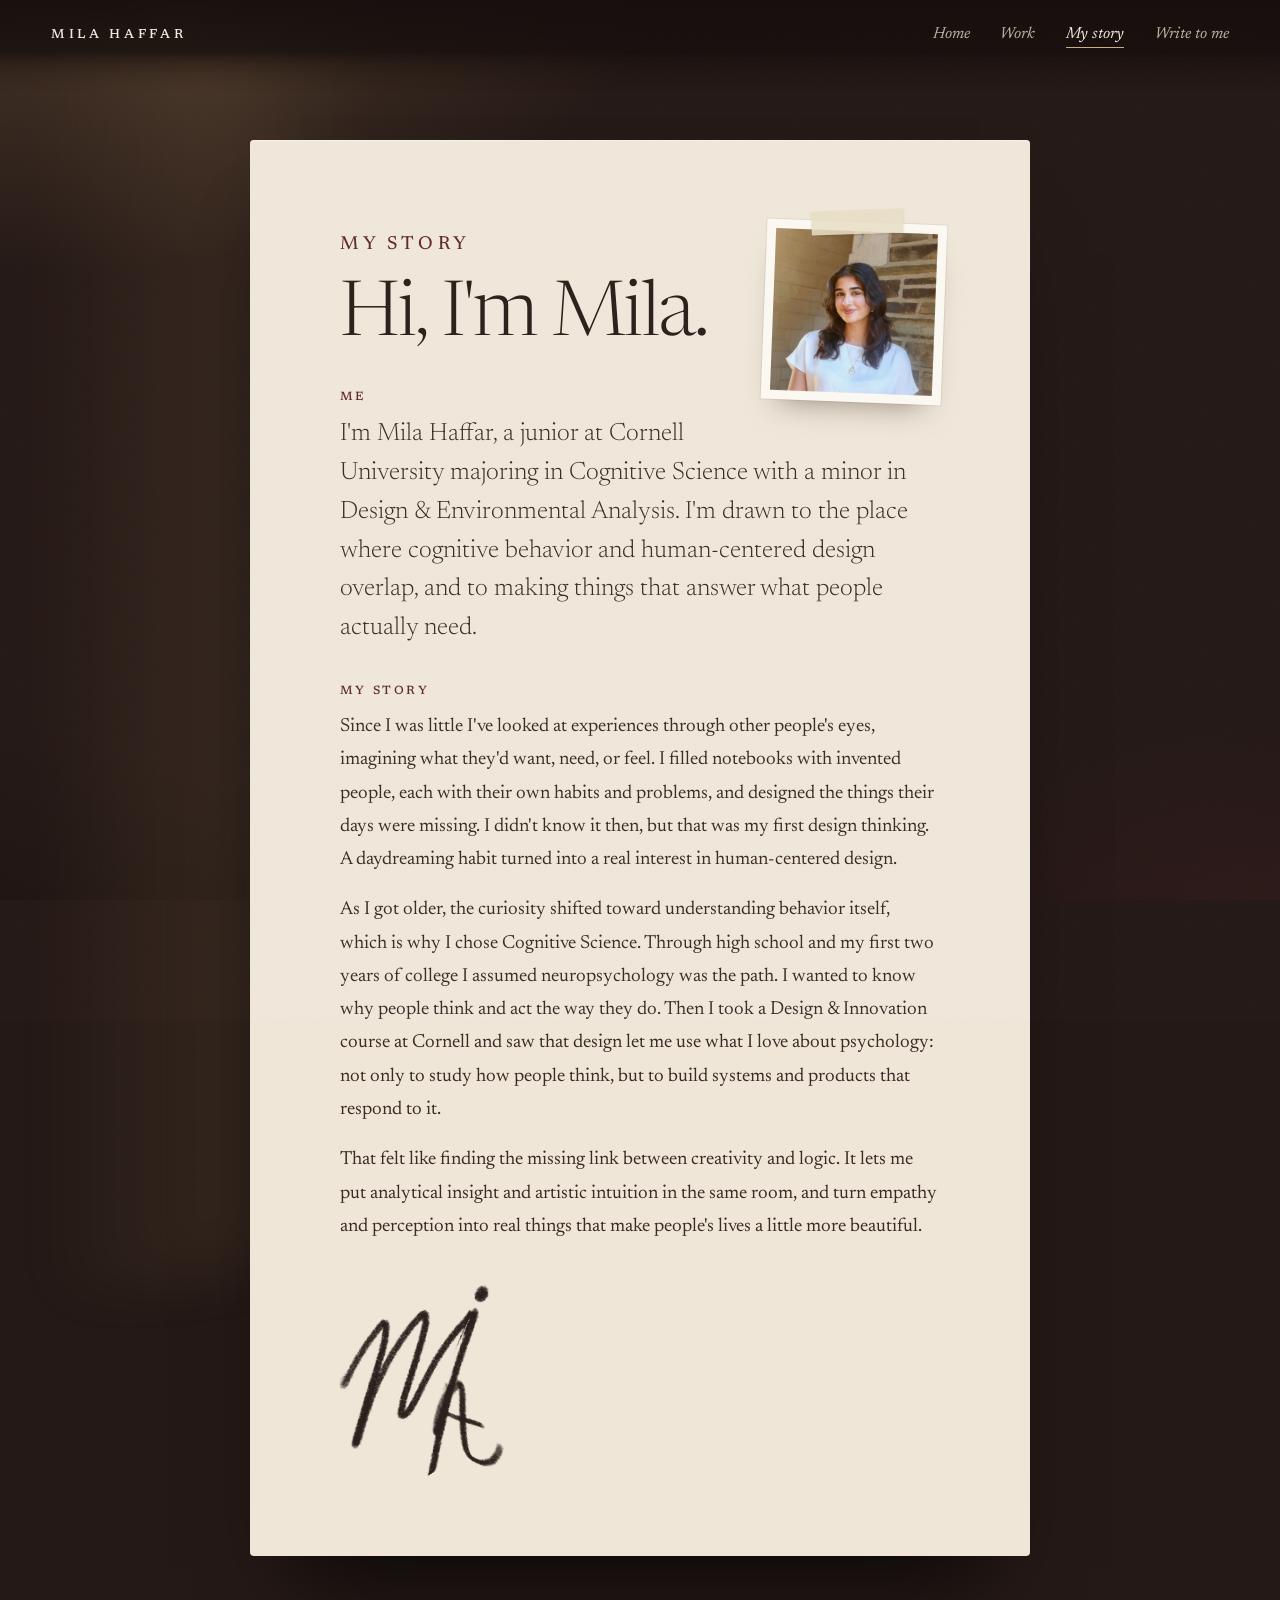
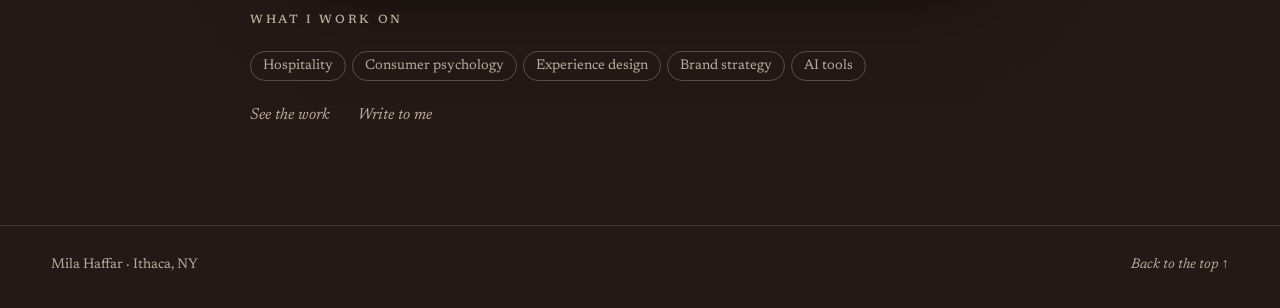
==== commit 4ad2d87e: "Add Home, Mila's photo and case-study drawings; open the M out - Home: a "Home" link leads the top m" ====
--- a/about.html
+++ b/about.html
@@ -22,14 +22,16 @@
 <header class="topbar">
   <a class="brand" href="index.html">Mila Haffar</a>
   <nav class="topnav" aria-label="Main">
-    <a class="hide-sm" href="index.html#work">Work</a>
-    <a href="about.html" aria-current="page">My story</a>
-    <a href="contact.html">Write to me</a>
+    <a href="index.html">Home</a>
+    <a href="work.html">Work</a>
+    <a href="about.html" aria-current="page"><span class="nav-long">My story</span><span class="nav-short">Story</span></a>
+    <a href="contact.html"><span class="nav-long">Write to me</span><span class="nav-short">Contact</span></a>
   </nav>
 </header>
 
 <main id="main" class="letter-wrap">
   <article class="letter" data-reveal>
+    <figure class="letter-photo"><img src="assets/mila-portrait.jpg" alt="Portrait of Mila Haffar, smiling, in a white top beside a sunlit stone wall" width="400" height="400" decoding="async"></figure>
     <p class="label">My story</p>
     <h1>Hi, I'm Mila.</h1>
 
@@ -53,7 +55,7 @@
       <li>Brand strategy</li>
       <li>AI tools</li>
     </ul>
-    <p class="ps-links"><a href="index.html#work">See the work</a><a href="contact.html">Write to me</a></p>
+    <p class="ps-links"><a href="work.html">See the work</a><a href="contact.html">Write to me</a></p>
   </div>
 </main>
 
--- a/css/styles.css
+++ b/css/styles.css
@@ -1,14 +1,13 @@
 /* Mila Haffar — six projects from her notebook, in velvet.
    Direction from Mila's portfolio survey (Ember, Oct 2026) and her notes on the
-   first version: golden hour after dark, velvet, film grain and ceramic; every
-   project in one place near the top; a story that unfolds below for anyone who
-   keeps scrolling; each project quietly its own world, never named as one. */
+   first version: golden hour after dark, velvet, film grain and ceramic; her M
+   coming together on the first page; every project in one place on the Work
+   page; each project quietly its own world, never named as one. */
 
 /* — worlds —
-   The page's light is set by data-world on <html>. The homepage changes it
-   as each chapter crosses the middle of the screen (or while a cover in the
-   grid is pointed at); case pages set it once. Registered so the light can
-   fade from one project to the next. */
+   The page's light is set by data-world on <html>. Case pages set it once;
+   the Work page lends it to whichever project is pointed at. Registered so
+   the light can fade from one project to the next. */
 @property --ground { syntax: '<color>'; inherits: true; initial-value: #241916; }
 @property --deep { syntax: '<color>'; inherits: true; initial-value: #150e0c; }
 @property --accent { syntax: '<color>'; inherits: true; initial-value: #c9a978; }
@@ -124,7 +123,7 @@
 }
 .skip:focus { top: 14px; }
 
-.label, .brand, .index-line, .dock-num, .note-label, .letter h2, .case-meta dt, .step-num { font-family: var(--font-label); }
+.label, .brand, .work-line, .note-label, .letter h2, .case-meta dt, .step-num { font-family: var(--font-label); }
 .label {
   font-size: 12px; line-height: 1.4; letter-spacing: 0.22em; text-transform: uppercase;
   font-weight: 500; color: var(--muted); margin: 0;
@@ -193,11 +192,14 @@
   transition: color 0.3s, background-size 0.5s var(--ease-out);
 }
 .topnav a:hover, .topnav a[aria-current="page"] { color: var(--ink); background-size: 100% 1px; }
+.topnav a { white-space: nowrap; }
+.nav-short { display: none; }
 
 /* — prologue — */
+/* The homepage is this one screen: everything is sized to fit the window's height. */
 .prologue {
   position: relative; min-height: 100svh;
-  padding: 104px var(--gutter) 40px;
+  padding: 88px var(--gutter) 24px;
   display: grid; grid-template-columns: repeat(12, minmax(0, 1fr)); column-gap: var(--col-gap);
   align-content: center;
 }
@@ -205,120 +207,57 @@
 .mila { position: relative; width: 100%; overflow: hidden; }
 .mila-stage { position: absolute; left: 0; top: 0; width: 1920px; height: 1080px; transform-origin: 0 0; }
 .mila-stage svg { position: absolute; inset: 0; overflow: visible; }
-.mila--hero { grid-column: 1 / -1; width: min(100%, 940px, calc((100svh - 400px) * 2.17)); min-width: min(100%, 520px); margin: 0 auto 4px; aspect-ratio: 1680 / 775; }
+.mila--hero { grid-column: 1 / -1; width: min(100%, 940px, calc((100svh - 470px) * 2.17)); min-width: min(100%, 420px); margin: 0 auto 4px; aspect-ratio: 1680 / 775; }
 .prologue-title {
   grid-column: 1 / 8; align-self: end;
-  font-size: clamp(44px, 5.8vw, 92px); font-weight: 300; line-height: 0.98; letter-spacing: -0.028em;
+  font-size: clamp(40px, min(5.8vw, 9.5svh), 92px); font-weight: 300; line-height: 0.98; letter-spacing: -0.028em;
 }
 .prologue-title em { color: var(--accent); font-weight: 300; }
-.prologue-note { grid-column: 9 / 13; align-self: end; font-size: 18px; line-height: 1.6; color: var(--muted); }
+.prologue-note { grid-column: 9 / 13; align-self: end; font-size: 17px; line-height: 1.55; color: var(--muted); }
 .prologue-note .salutation { font-style: italic; color: var(--ink); font-size: 21px; margin-bottom: 0.5em; }
-.cue {
-  grid-column: 1 / -1; justify-self: center; margin-top: clamp(28px, 5vh, 64px);
-  display: inline-flex; flex-direction: column; align-items: center; gap: 10px;
-  font-style: italic; font-size: 16px; color: var(--muted); text-decoration: none;
-}
-.cue-line { width: 1px; height: 56px; background: linear-gradient(var(--accent), transparent); transform-origin: top; animation: cue 2.6s var(--ease-out) infinite; }
-@keyframes cue { 0% { transform: scaleY(0); opacity: 1; } 70% { transform: scaleY(1); opacity: 1; } 100% { transform: scaleY(1); opacity: 0; } }
-.cue:hover { color: var(--ink); }
-
-/* — the work: all six in one place, right under the opening — */
-.work { padding: 10vh var(--gutter) 8vh; display: grid; justify-items: center; }
-.work-head {
-  width: 100%; display: flex; justify-content: space-between; align-items: baseline; gap: 16px; flex-wrap: wrap;
-  border-bottom: 1px solid var(--hair-strong); padding-bottom: 14px; margin-bottom: clamp(28px, 4vw, 48px);
-}
-.work-lead { margin: 0; font-size: clamp(22px, 2.4vw, 32px); font-weight: 300; font-style: italic; line-height: 1.2; }
+.prologue-go { grid-column: 1 / -1; justify-self: center; margin-top: clamp(16px, 4svh, 48px); font-size: 19px; }
+
+/* — the work: all six projects in one place, with enough of each to choose — */
+.work-page { padding: 128px var(--gutter) clamp(72px, 10vw, 128px); }
+.work-head { display: grid; gap: 12px; max-width: 780px; margin-bottom: clamp(40px, 5vw, 64px); }
+.work-head .label { color: var(--accent); }
+.work-lead { font-size: clamp(40px, 4.6vw, 68px); font-weight: 300; line-height: 1; letter-spacing: -0.025em; }
 .work-lead em { color: var(--accent); }
-.index {
-  width: 100%;
-  display: grid; grid-template-columns: repeat(3, minmax(0, 1fr));
-  gap: clamp(40px, 5vw, 72px) var(--col-gap);
-}
-.index-item > a { display: grid; gap: 6px; text-decoration: none; color: var(--ink); }
-/* The cover is a lid on a box; pointing at it opens it a crack, and the
-   project's own light shows underneath. */
-.index-cover {
-  position: relative; display: block; aspect-ratio: 4 / 3; margin-bottom: 14px;
-  perspective: 1400px; border-radius: 10px;
-  background: radial-gradient(70% 60% at 50% 100%, color-mix(in srgb, var(--accent) 55%, transparent), transparent 75%), var(--deep);
-}
-.index-lid {
-  position: absolute; inset: 0; border-radius: inherit; overflow: hidden; background: var(--deep);
-  transform-origin: 50% 0; transition: transform 0.9s var(--ease-lid), box-shadow 0.9s var(--ease-lid);
-  box-shadow: 0 34px 60px -34px rgb(0 0 0 / 0.85), 0 0 0 1px rgb(255 255 255 / 0.05);
-}
-.index-lid img { width: 100%; height: 100%; object-fit: cover; object-position: var(--focus, 50% 50%); }
-.index-lid::after {
-  content: ""; position: absolute; inset: 0; pointer-events: none; border-radius: inherit;
-  background: linear-gradient(165deg, rgb(255 255 255 / 0.12), transparent 38%);
-  box-shadow: inset 0 1px 0 rgb(255 255 255 / 0.1);
-}
-.index-lid .lid-art { gap: 6px; padding: 12px; }
-.index-lid .lid-art-title { font-size: clamp(18px, 2.1vw, 30px); }
-.index-item > a:hover .index-lid, .index-item > a:focus-visible .index-lid {
-  transform: rotateX(18deg); box-shadow: 0 40px 50px -30px color-mix(in srgb, var(--accent) 45%, transparent);
-}
-.index-line { display: flex; gap: 12px; align-items: baseline; font-size: 12px; letter-spacing: 0.2em; text-transform: uppercase; color: var(--muted); }
-.index-num { color: var(--accent); min-width: 2.2em; }
-.index-title { font-size: clamp(30px, 3vw, 46px); line-height: 1; margin-top: 4px; transition: color 0.3s; }
-.index-item[data-world="mof"] .index-title { font-size: clamp(32px, 3.3vw, 50px); }
-.index-quote { font-size: 17px; font-style: italic; font-weight: 300; color: var(--muted); transition: color 0.3s; }
-.index-item > a:hover .index-title { color: var(--accent); }
-.index-item > a:hover .index-quote { color: var(--ink); }
-.index-item > a:focus-visible { outline-offset: 10px; }
-.work-cue { margin-top: clamp(56px, 9vh, 104px); text-align: center; }
-
-/* — the story: each project, one at a time — */
-.chapter {
-  position: relative;
-  padding: 16vh var(--gutter) 12vh;
-  display: grid; grid-template-columns: repeat(12, minmax(0, 1fr)); column-gap: var(--col-gap); row-gap: clamp(28px, 4vw, 48px);
-  align-items: start;
-  scroll-margin-top: 0;
-}
-.chapter-head {
-  grid-column: 1 / -1;
-  display: grid; grid-template-columns: repeat(12, minmax(0, 1fr)); column-gap: var(--col-gap); align-items: baseline;
-  border-top: 1px solid var(--hair); padding-top: 20px;
-}
-.chapter-num { grid-column: 1 / 3; color: var(--accent); }
-.chapter-name {
-  grid-column: 3 / 13;
-  font-size: clamp(32px, 4.2vw, 64px); font-style: italic; font-weight: 300; line-height: 1.04; letter-spacing: -0.02em;
-}
-
-.chapter .box { grid-column: 1 / 8; grid-row: 2 / span 2; }
-.chapter .chapter-card { grid-column: 9 / 13; grid-row: 2; }
-.chapter .note { grid-column: 9 / 13; grid-row: 3; }
-
-.chapter--right .box { grid-column: 6 / 13; }
-.chapter--right .chapter-card { grid-column: 1 / 5; }
-.chapter--right .note { grid-column: 1 / 5; }
-
-.chapter--wide .box { grid-column: 2 / 12; grid-row: 2; aspect-ratio: 16 / 9; }
-.chapter--wide .chapter-card { grid-column: 2 / 7; grid-row: 3; }
-.chapter--wide .note { grid-column: 8 / 12; grid-row: 3; margin-top: 12px; }
-
-/* Each project's own texture, faint and fading at the edges */
-.chapter::before {
+.work-intro { margin: 0; max-width: 46ch; font-size: clamp(18px, 1.6vw, 21px); color: var(--muted); }
+.work-grid { display: grid; grid-template-columns: repeat(3, minmax(0, 1fr)); gap: clamp(56px, 6vw, 88px) var(--col-gap); }
+.work-card { display: flex; flex-direction: column; gap: 8px; height: 100%; text-decoration: none; color: var(--ink); }
+.work-card .box { margin-bottom: 18px; }
+.work-card:focus-visible { outline-offset: 10px; }
+.work-line { display: flex; gap: 12px; align-items: baseline; font-size: 11px; line-height: 1.5; letter-spacing: 0.2em; text-transform: uppercase; color: var(--muted); }
+.work-num { flex: none; min-width: 2.4em; color: var(--accent); }
+.work-title { font-size: clamp(32px, 3vw, 48px); line-height: 1; margin-top: 6px; transition: color 0.3s; }
+.work-item[data-world="mof"] .work-title { font-size: clamp(34px, 3.3vw, 52px); }
+.work-quote { font-size: clamp(19px, 1.6vw, 22px); line-height: 1.3; font-style: italic; font-weight: 300; color: var(--accent); }
+.work-desc { margin-top: 4px; font-size: 16px; line-height: 1.6; color: var(--muted); }
+.work-card .pills { margin: 8px 0 22px; }
+.work-card .enter { align-self: flex-start; margin-top: auto; }
+.work-card:hover .work-title { color: var(--accent); }
+.work-card:hover .enter span, .work-card:focus-visible .enter span { translate: 6px 0; }
+
+/* Each project's own texture behind its case page's opening, faint and fading at the edges */
+.case-hero { position: relative; isolation: isolate; }
+.case-hero::before {
   content: ""; position: absolute; inset: 0; z-index: -1; pointer-events: none; opacity: 0.9;
   -webkit-mask-image: radial-gradient(75% 60% at 70% 45%, #000, transparent 75%);
   mask-image: radial-gradient(75% 60% at 70% 45%, #000, transparent 75%);
 }
-.chapter--right::before { -webkit-mask-image: radial-gradient(75% 60% at 30% 45%, #000, transparent 75%); mask-image: radial-gradient(75% 60% at 30% 45%, #000, transparent 75%); }
 /* threads, woven */
-.chapter[data-world="mof"]::before {
+[data-world="mof"] .case-hero::before {
   background:
     repeating-linear-gradient(45deg, color-mix(in srgb, var(--accent) 7%, transparent) 0 1px, transparent 1px 16px),
     repeating-linear-gradient(-45deg, color-mix(in srgb, var(--accent) 7%, transparent) 0 1px, transparent 1px 16px);
 }
 /* slate and still water */
-.chapter[data-world="reset"]::before {
+[data-world="reset"] .case-hero::before {
   background: repeating-linear-gradient(to bottom, color-mix(in srgb, var(--accent) 8%, transparent) 0 1px, transparent 1px 26px);
 }
 /* strawberry and matcha, soft */
-.chapter[data-world="yoca"]::before {
+[data-world="yoca"] .case-hero::before {
   background:
     radial-gradient(28% 24% at 84% 22%, rgb(230 163 169 / 0.16), transparent 70%),
     radial-gradient(24% 22% at 12% 78%, rgb(159 181 127 / 0.13), transparent 70%),
@@ -326,13 +265,13 @@
   -webkit-mask-image: none; mask-image: none;
 }
 /* a street grid */
-.chapter[data-world="ithacard"]::before {
+[data-world="ithacard"] .case-hero::before {
   background:
     linear-gradient(rgb(47 138 133 / 0.09) 1px, transparent 1px) 0 0 / 56px 56px,
     linear-gradient(90deg, rgb(47 138 133 / 0.09) 1px, transparent 1px) 0 0 / 56px 56px;
 }
 /* light through leaves */
-.chapter[data-world="botanic"]::before {
+[data-world="botanic"] .case-hero::before {
   background:
     radial-gradient(9% 7% at 22% 30%, rgb(201 154 88 / 0.13), transparent 70%),
     radial-gradient(7% 6% at 34% 58%, rgb(127 154 106 / 0.16), transparent 70%),
@@ -341,7 +280,7 @@
     radial-gradient(8% 7% at 26% 88%, rgb(127 154 106 / 0.12), transparent 70%);
 }
 /* gold in the cracks */
-.chapter[data-world="kintsu"]::before {
+[data-world="kintsu"] .case-hero::before {
   background: url("../assets/kintsu-cracks.svg") 100% 30% / 1100px auto no-repeat;
   opacity: 0.16;
 }
@@ -374,7 +313,7 @@
 .lines { display: flex; flex-direction: column; gap: 2px; }
 .lines span { font-size: clamp(20px, 2.2vw, 30px); line-height: 1.18; font-style: italic; font-weight: 300; }
 .pills { display: flex; flex-wrap: wrap; gap: 6px; }
-.pills li { border: 1px solid var(--hair-strong); border-radius: 999px; padding: 3px 12px; font-size: 13px; color: var(--muted); }
+.pills li, .pills span { border: 1px solid var(--hair-strong); border-radius: 999px; padding: 3px 12px; font-size: 13px; color: var(--muted); }
 
 .lid {
   position: absolute; inset: 0; border-radius: var(--r); overflow: hidden;
@@ -390,9 +329,8 @@
   background: linear-gradient(165deg, rgb(255 255 255 / 0.13), transparent 38%), linear-gradient(to top, rgb(0 0 0 / 0.18), transparent 40%);
   box-shadow: inset 0 1px 0 rgb(255 255 255 / 0.12);
 }
-.box:hover .lid, .box:focus-visible .lid, .box.is-open .lid { transform: rotateX(84deg); box-shadow: 0 10px 30px -10px rgb(0 0 0 / 0.6); }
-.box:hover .kit > *, .box:focus-visible .kit > *, .box.is-open .kit > * { opacity: 1; translate: 0 0; }
-.box:focus-visible { outline-offset: 6px; }
+.box:hover .lid, .work-card:hover .lid, .work-card:focus-visible .lid, .box.is-open .lid { transform: rotateX(84deg); box-shadow: 0 10px 30px -10px rgb(0 0 0 / 0.6); }
+.box:hover .kit > *, .work-card:hover .kit > *, .work-card:focus-visible .kit > *, .box.is-open .kit > * { opacity: 1; translate: 0 0; }
 
 /* Studio Kintsu's cover: fired clay with gold in the cracks, until a photo arrives */
 .lid-art {
@@ -409,14 +347,6 @@
   font-size: clamp(28px, 3.6vw, 56px); line-height: 1.05; letter-spacing: 0.01em;
   text-shadow: 0 2px 24px rgb(0 0 0 / 0.5);
 }
-
-.chapter-card { padding-top: 6px; }
-.chapter-kind { color: var(--muted); }
-.chapter-title { font-size: var(--title-size); line-height: 0.92; margin: 16px 0 20px; }
-.chapter-title a { text-decoration: none; }
-.chapter-quote { font-size: clamp(21px, 1.9vw, 27px); line-height: 1.3; font-style: italic; font-weight: 300; color: var(--accent); margin-bottom: 18px; }
-.chapter-desc { font-size: 17px; line-height: 1.6; color: var(--muted); max-width: 42ch; margin-bottom: 22px; }
-.chapter-card .pills { margin-bottom: 30px; }
 
 .enter {
   display: inline-flex; align-items: baseline; gap: 12px;
@@ -445,21 +375,7 @@
   font-style: normal; font-size: 11px; letter-spacing: 0.22em; text-transform: uppercase; font-weight: 500;
   color: var(--oxblood); line-height: 30px; margin: 0;
 }
-.chapter--right .note { --tilt: 1.2deg; }
-.chapter--wide .note { --tilt: -0.8deg; }
-
-/* — epilogue — */
-.epilogue {
-  position: relative;
-  padding: 14vh var(--gutter) 16vh;
-  display: grid; justify-items: center; align-content: center; text-align: center;
-}
-.epi-text { max-width: 34ch; font-size: clamp(22px, 2.3vw, 31px); font-weight: 300; line-height: 1.5; margin-top: 28px; }
-.epi-text p { margin-bottom: 0.6em; }
-.epi-text em { color: var(--accent); }
-.mila--finale { width: min(640px, 88vw); margin: clamp(24px, 5vh, 56px) auto; aspect-ratio: 1440 / 775; }
-.ps { max-width: 44ch; font-size: 18px; color: var(--muted); }
-.ps-mark { font-style: italic; color: var(--accent); margin-right: 0.3em; }
+
 .ps-email {
   display: inline-block; margin: 22px 0 18px;
   font-size: clamp(28px, 3.6vw, 52px); font-style: italic; font-weight: 300; letter-spacing: -0.015em; line-height: 1.1;
@@ -471,22 +387,6 @@
 .ps-links { display: flex; justify-content: center; gap: 28px; font-size: 16px; }
 .ps-links a { color: var(--muted); text-decoration: none; font-style: italic; }
 .ps-links a:hover { color: var(--ink); }
-
-/* — which chapter you're in, beside her M, while you read the story — */
-.dock {
-  position: absolute; left: 50%; top: 10px;
-  display: flex; align-items: center; gap: 12px;
-  padding: 4px 18px 4px 8px; border-radius: 999px;
-  background: color-mix(in srgb, var(--ground) 70%, transparent);
-  box-shadow: inset 0 0 0 1px var(--hair);
-  opacity: 0; translate: -50% -8px; pointer-events: none;
-  transition: opacity 0.6s var(--ease-out), translate 0.6s var(--ease-out);
-}
-.dock.is-on { opacity: 1; translate: -50% 0; }
-.dock .mila { width: 30px; margin: 2px 0 2px 8px; }
-.dock-text { display: flex; flex-direction: column; line-height: 1.25; }
-.dock-num { font-size: 10px; letter-spacing: 0.22em; text-transform: uppercase; color: var(--accent); }
-.dock-chapter { font-size: 14px; font-style: italic; color: var(--ink); white-space: nowrap; }
 
 /* — footer — */
 .footer {
@@ -511,6 +411,17 @@
 .letter h2 { font-size: 12px; letter-spacing: 0.22em; text-transform: uppercase; font-weight: 500; color: var(--oxblood); margin: 36px 0 12px; }
 .letter p { font-size: 19px; line-height: 1.75; }
 .letter .lede { font-size: clamp(21px, 2.2vw, 25px); line-height: 1.55; font-weight: 300; }
+/* her photo: a print set on the letter, held by a strip of tape */
+.letter-photo {
+  float: right; position: relative; width: clamp(140px, 30%, 230px); margin: -6px -4px 22px 28px;
+  padding: 9px; background: #fbf8f2; rotate: 2.2deg;
+  box-shadow: 0 18px 30px -18px rgb(60 42 30 / 0.55), 0 0 0 1px rgb(58 43 37 / 0.08);
+}
+.letter-photo img { width: 100%; height: auto; aspect-ratio: 1; object-fit: cover; }
+.letter-photo::before {
+  content: ""; position: absolute; top: -12px; left: 50%; width: 92px; height: 24px; translate: -50% 0; rotate: -4deg;
+  background: rgb(232 221 196 / 0.85); box-shadow: 0 1px 2px rgb(60 42 30 / 0.15);
+}
 .letter-sign { width: 190px; margin: 34px 0 0 -12px; }
 .letter-sign + .label { margin-top: 2px; }
 .letter-after { width: min(780px, 100%); display: grid; gap: 22px; justify-items: start; }
@@ -555,10 +466,29 @@
 
 .case-section {
   padding: clamp(56px, 9vw, 110px) var(--gutter) 0;
-  display: grid; grid-template-columns: repeat(12, minmax(0, 1fr)); column-gap: var(--col-gap);
+  display: grid; grid-template-columns: repeat(12, minmax(0, 1fr)); grid-template-rows: auto 1fr; column-gap: var(--col-gap);
 }
 .case-section > .label { grid-column: 1 / 4; color: var(--accent); padding-top: 8px; }
-.case-body { grid-column: 4 / 11; max-width: 66ch; }
+.case-body { grid-column: 4 / 11; grid-row: 1 / span 2; max-width: 66ch; }
+
+/* A drawing beside each part of a case study, in the project's own color. It
+   stays in view while a long section is read, and draws itself in like her
+   handwriting when it reaches the screen (js/site.js measures each line). */
+.case-illo {
+  grid-column: 1 / 4; grid-row: 2; align-self: start;
+  position: sticky; top: 120px;
+  width: min(100%, 220px); margin: 32px 0 0; color: var(--accent);
+}
+.case-illo svg { display: block; width: 100%; height: auto; overflow: visible; }
+.case-illo .wash { fill: currentColor; stroke: none; opacity: 0.09; }
+.case-illo .soft { fill: currentColor; fill-opacity: 0.14; }
+.case-illo .fill { fill: currentColor; stroke: none; }
+.case-illo .dots { stroke-dasharray: 1 7; }
+.case-illo .ink { transition: stroke-dashoffset 1.8s var(--ease-out), fill-opacity 1s ease 0.9s; }
+.case-illo :is(.wash, .fill, .dots) { transition: opacity 1s ease 0.9s; }
+.case-illo.is-drawing:not(.is-in) :is(.wash, .fill, .dots) { opacity: 0; }
+.case-illo.is-drawing:not(.is-in) .soft { fill-opacity: 0; }
+.case-illo.is-in .ink { stroke-dashoffset: 0 !important; }
 .case-body p, .case-body li { font-size: 19px; line-height: 1.7; }
 .case-lead { font-size: clamp(22px, 2.3vw, 29px) !important; line-height: 1.45 !important; font-weight: 300; margin-bottom: 28px; }
 .case-lead strong { font-weight: 500; }
@@ -602,59 +532,68 @@
 @media (max-width: 960px) {
   .prologue-title { grid-column: 1 / -1; }
   .prologue-note { grid-column: 1 / -1; max-width: 46ch; margin-top: 28px; }
-  .chapter, .chapter-head, .case-hero, .case-section { grid-template-columns: minmax(0, 1fr); }
-  .chapter > *, .chapter--right > *, .chapter--wide > *, .chapter-head > *, .case-hero > *, .case-section > * { grid-column: 1 / -1 !important; grid-row: auto !important; }
-  .chapter { padding-top: 12vh; padding-bottom: 8vh; }
-  .chapter-head { row-gap: 8px; }
-  .chapter--wide .box { aspect-ratio: 4 / 3; }
+  .case-hero, .case-section { grid-template-columns: minmax(0, 1fr); grid-template-rows: none; }
+  .case-hero > *, .case-section > * { grid-column: 1 / -1 !important; grid-row: auto !important; }
   .note { max-width: 520px; }
-  .index { grid-template-columns: repeat(2, minmax(0, 1fr)); }
+  .work-grid { grid-template-columns: repeat(2, minmax(0, 1fr)); }
   .case-hero .note { margin-top: 20px; }
   .case-cover { aspect-ratio: 4 / 3; }
   .case-meta { grid-template-columns: repeat(2, minmax(0, 1fr)); }
   .case-meta div:nth-child(3) { border-left: 0; padding-left: 0; }
   .case-meta div:nth-child(n + 3) { border-top: 1px solid var(--hair); }
   .case-section > .label { margin-bottom: 16px; }
+  .case-illo { position: static; width: 150px; margin: 0 0 24px; }
 }
 @media (max-width: 600px) {
   body { font-size: 18px; }
   .topbar { padding-top: 16px; }
   .brand { font-size: 11px; letter-spacing: 0.22em; }
+  .topnav { gap: 14px; }
   .topnav a { font-size: 15px; }
-  .topnav .hide-sm { display: none; }
-  .prologue { padding-top: 104px; }
+  .nav-long { display: none; }
+  .nav-short { display: inline; }
+  .prologue { padding-top: 92px; }
   .mila--hero { margin: 24px -8px 20px; width: calc(100% + 16px); }
-  .work-head { margin-bottom: 24px; }
-  .index { column-gap: 14px; row-gap: 34px; }
-  .index-cover { margin-bottom: 8px; border-radius: 8px; }
-  .index-line { font-size: 10px; letter-spacing: 0.16em; gap: 8px; }
-  .index-kind { display: none; }
-  .index-title { font-size: 26px; }
-  .index-item[data-world="mof"] .index-title { font-size: 28px; }
-  .index-item[data-world="botanic"] .index-title { font-size: 23px; }
-  .index-quote { font-size: 15px; line-height: 1.4; }
-  .dock { left: calc(var(--gutter) - 6px); top: 8px; translate: 0 -8px; padding-right: 14px; }
-  .dock.is-on { translate: 0 0; }
-  .topbar.is-docked .brand { opacity: 0; }
-  .dock .mila { width: 26px; }
-  .dock-chapter { display: none; }
+  .work-page { padding-top: 112px; }
+  .work-grid { grid-template-columns: minmax(0, 1fr); row-gap: 64px; }
   .case-meta { grid-template-columns: minmax(0, 1fr); }
   .case-meta div + div { border-left: 0; padding-left: 0; border-top: 1px solid var(--hair); }
   .case-foot { grid-template-columns: minmax(0, 1fr); }
   .case-foot a + a { border-left: 0; padding-left: 0; border-top: 1px solid var(--hair); text-align: left; justify-items: start; }
   .footer { font-size: 13px; }
+  .letter-photo { width: 118px; margin: -4px -6px 14px 16px; padding: 6px; }
+  .letter-photo::before { width: 64px; height: 18px; top: -9px; }
+}
+
+/* the narrowest phones: the menu still fits on one line */
+@media (max-width: 359px) {
+  .topbar { gap: 10px; }
+  .brand { font-size: 10px; letter-spacing: 0.14em; }
+  .topnav { gap: 10px; }
+  .topnav a { font-size: 14px; }
+}
+
+/* short phones: the opening still fits one screen */
+@media (max-width: 600px) and (max-height: 760px) {
+  .prologue { padding-top: 76px; padding-bottom: 16px; }
+  .prologue-label { font-size: 10px; }
+  .mila--hero { width: 76%; min-width: 0; margin: 10px auto 12px; }
+  .prologue-title { font-size: 36px; }
+  .prologue-note { margin-top: 16px; font-size: 16px; line-height: 1.5; }
+  .prologue-note .salutation { font-size: 18px; margin-bottom: 0.3em; }
+  .prologue-go { margin-top: 14px; font-size: 17px; }
 }
 
 /* — less motion — */
 @media (prefers-reduced-motion: reduce) {
   :root { transition: none; }
-  .grain, .atmosphere::after, .cue-line { animation: none; }
+  .grain, .atmosphere::after { animation: none; }
   .js [data-reveal] { opacity: 1; translate: none; transition: none; }
   .lid { transition: opacity 0.3s ease; }
   .box:hover .lid, .box:focus-visible .lid, .box.is-open .lid { transform: none; opacity: 0; }
   .kit > * { transition: opacity 0.3s ease; translate: none; }
-  .note, .enter span, .index-lid { transition: none; }
-  .index-item > a:hover .index-lid, .index-item > a:focus-visible .index-lid { transform: none; }
+  .note, .enter span, .work-title { transition: none; }
+  .work-card:hover .lid, .work-card:focus-visible .lid { transform: none; opacity: 0; }
 }
 @media (prefers-reduced-motion: no-preference) {
   html { scroll-behavior: smooth; }
